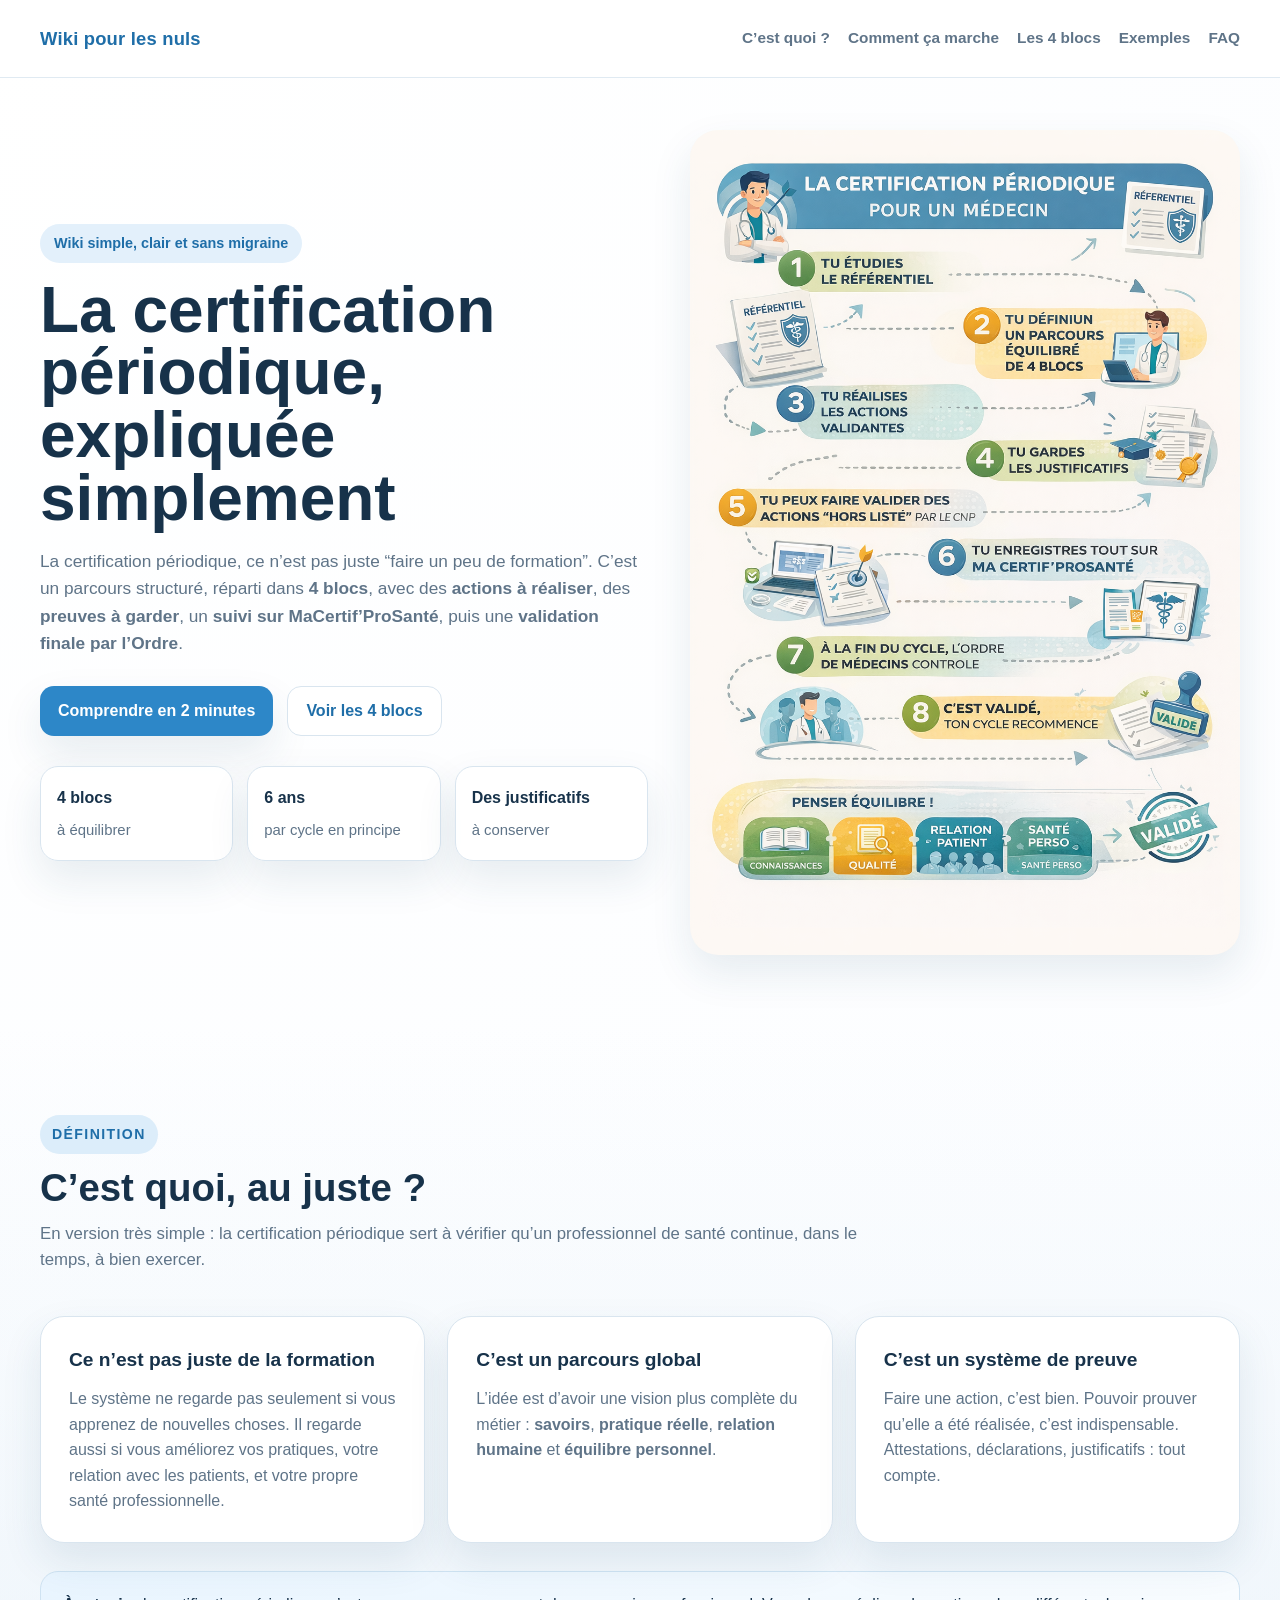
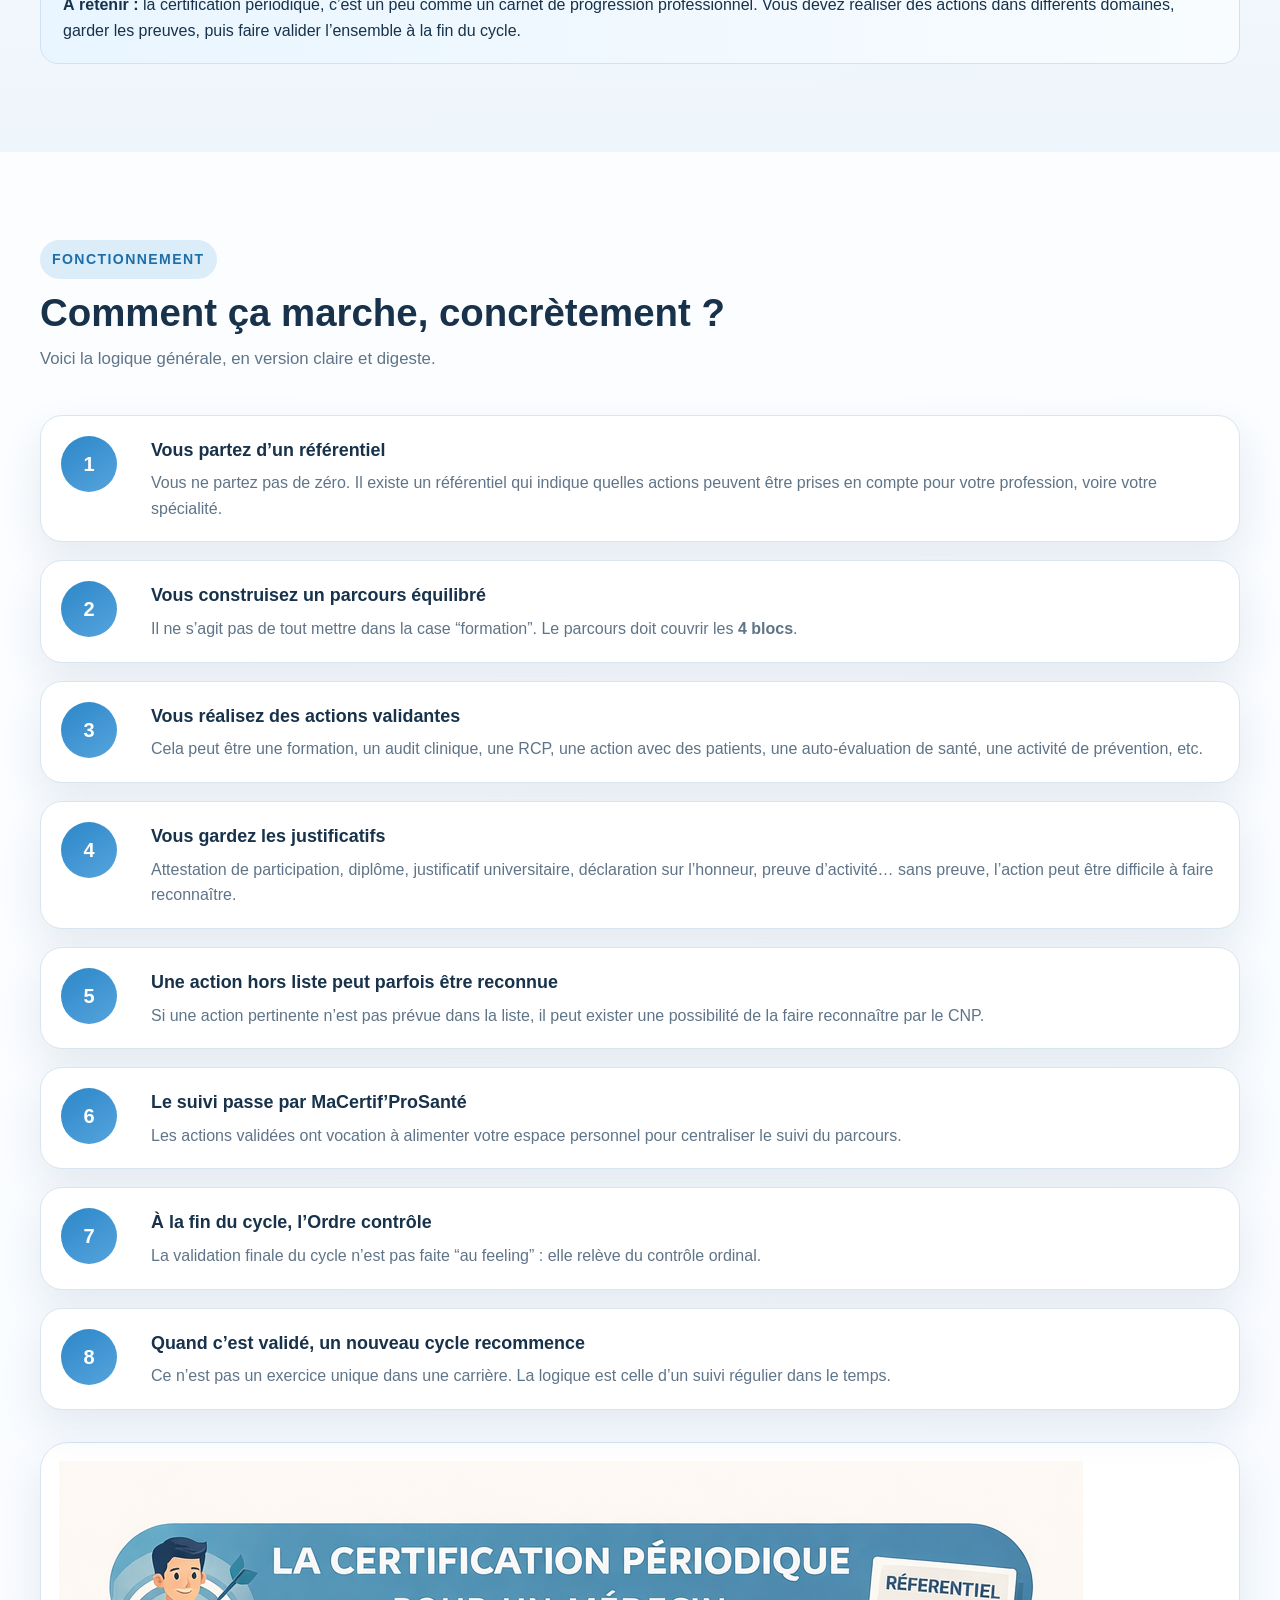
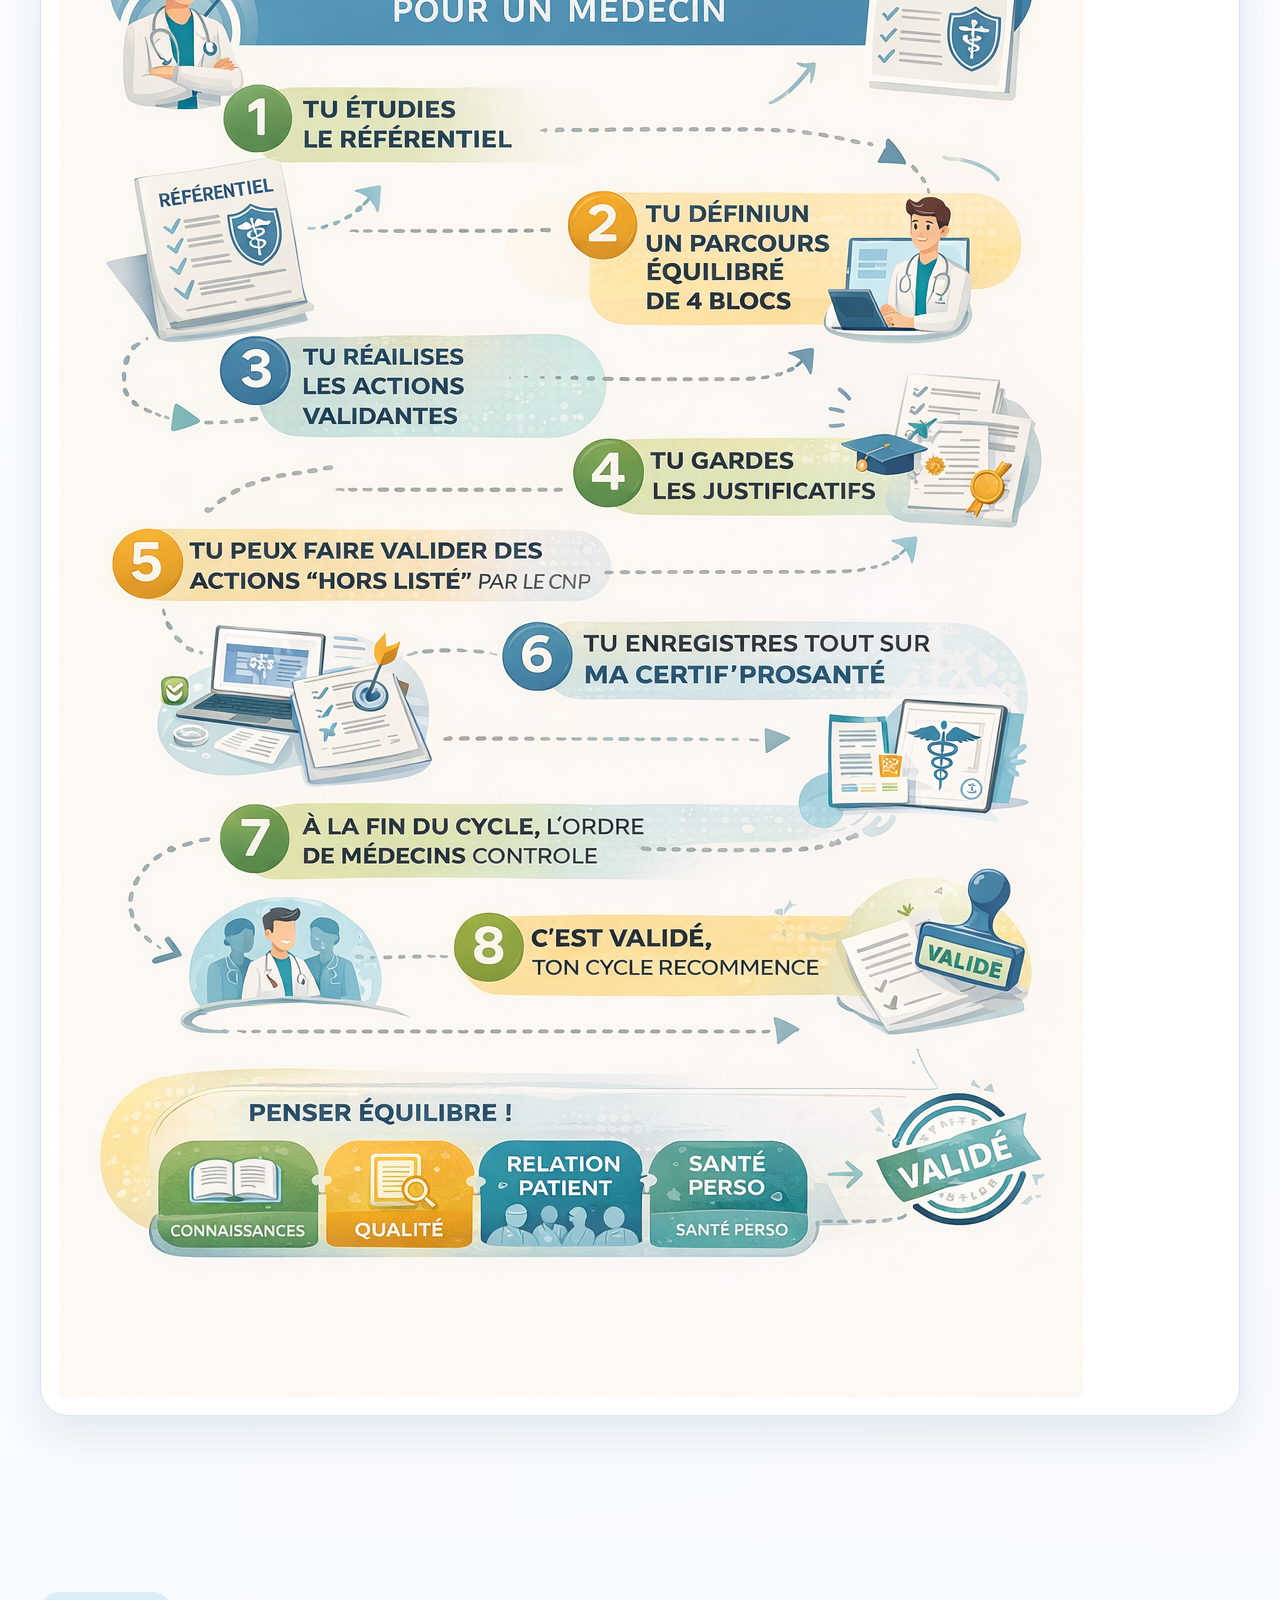
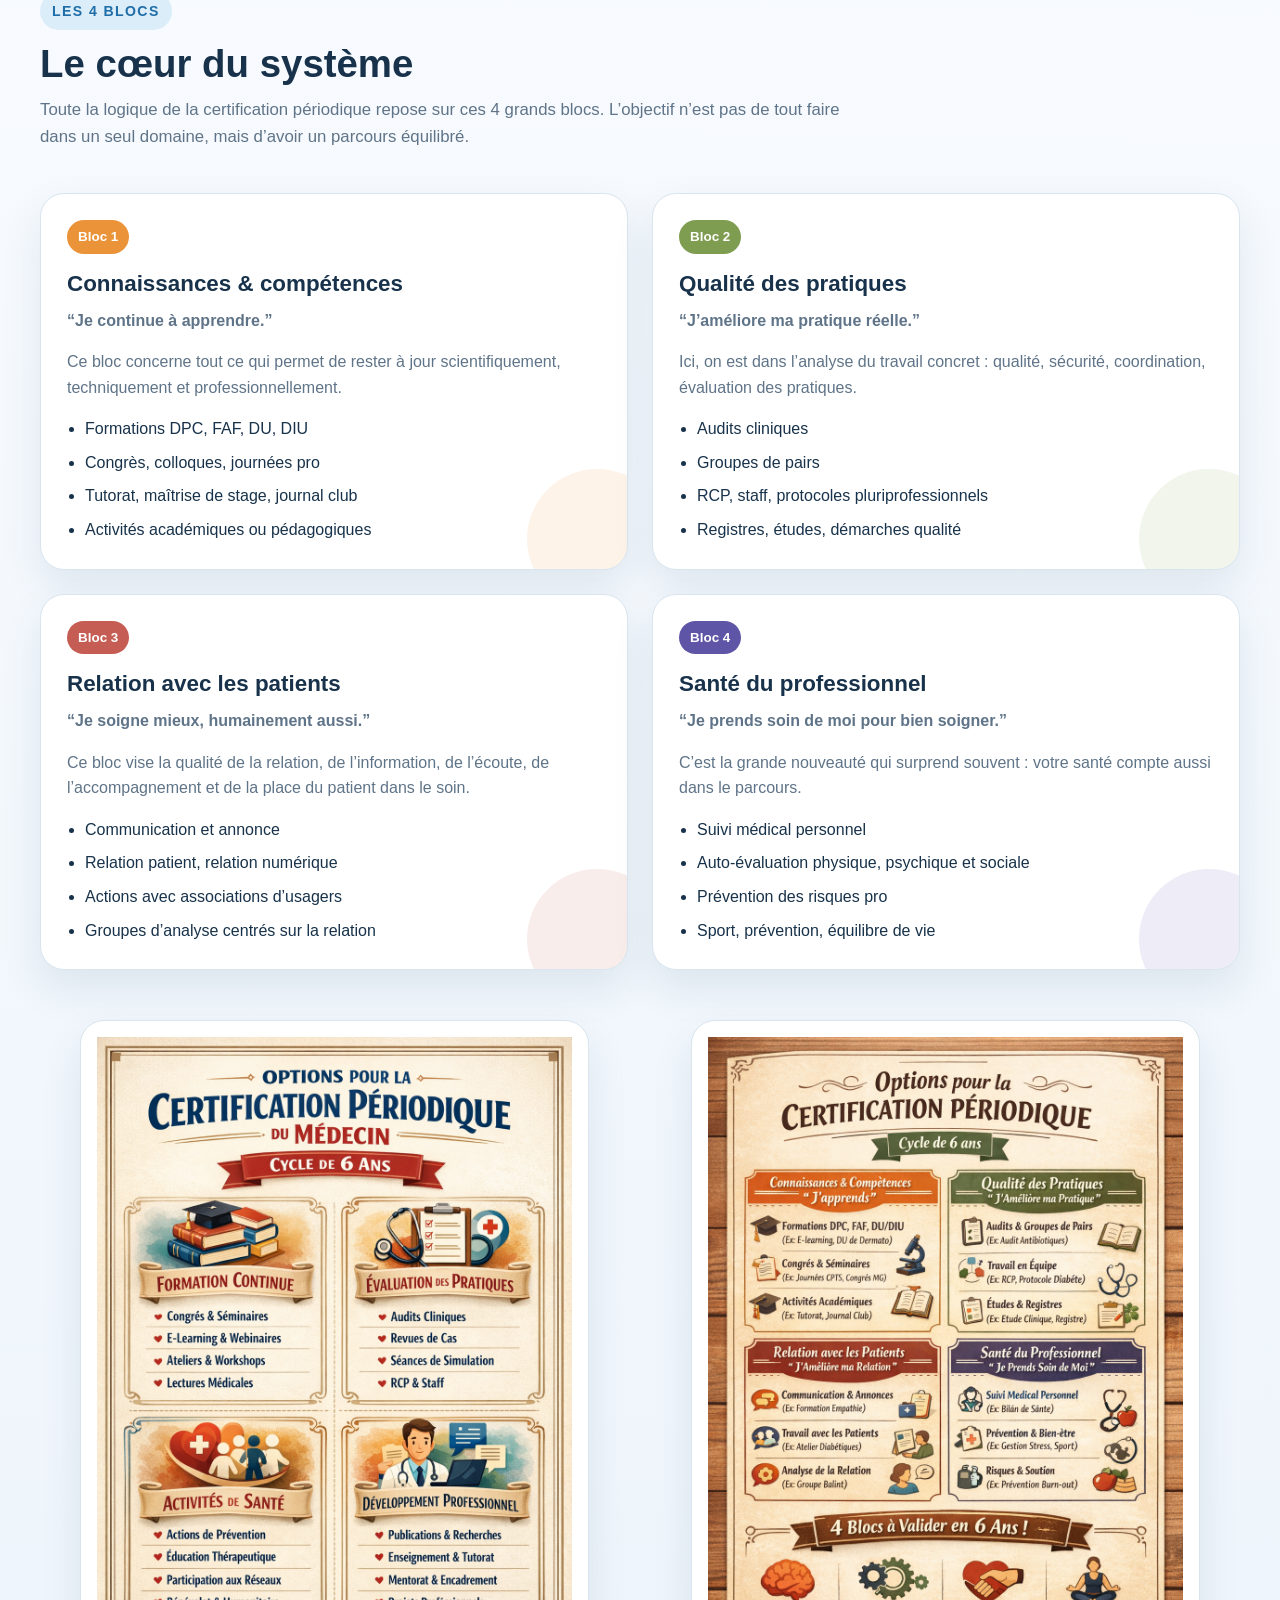
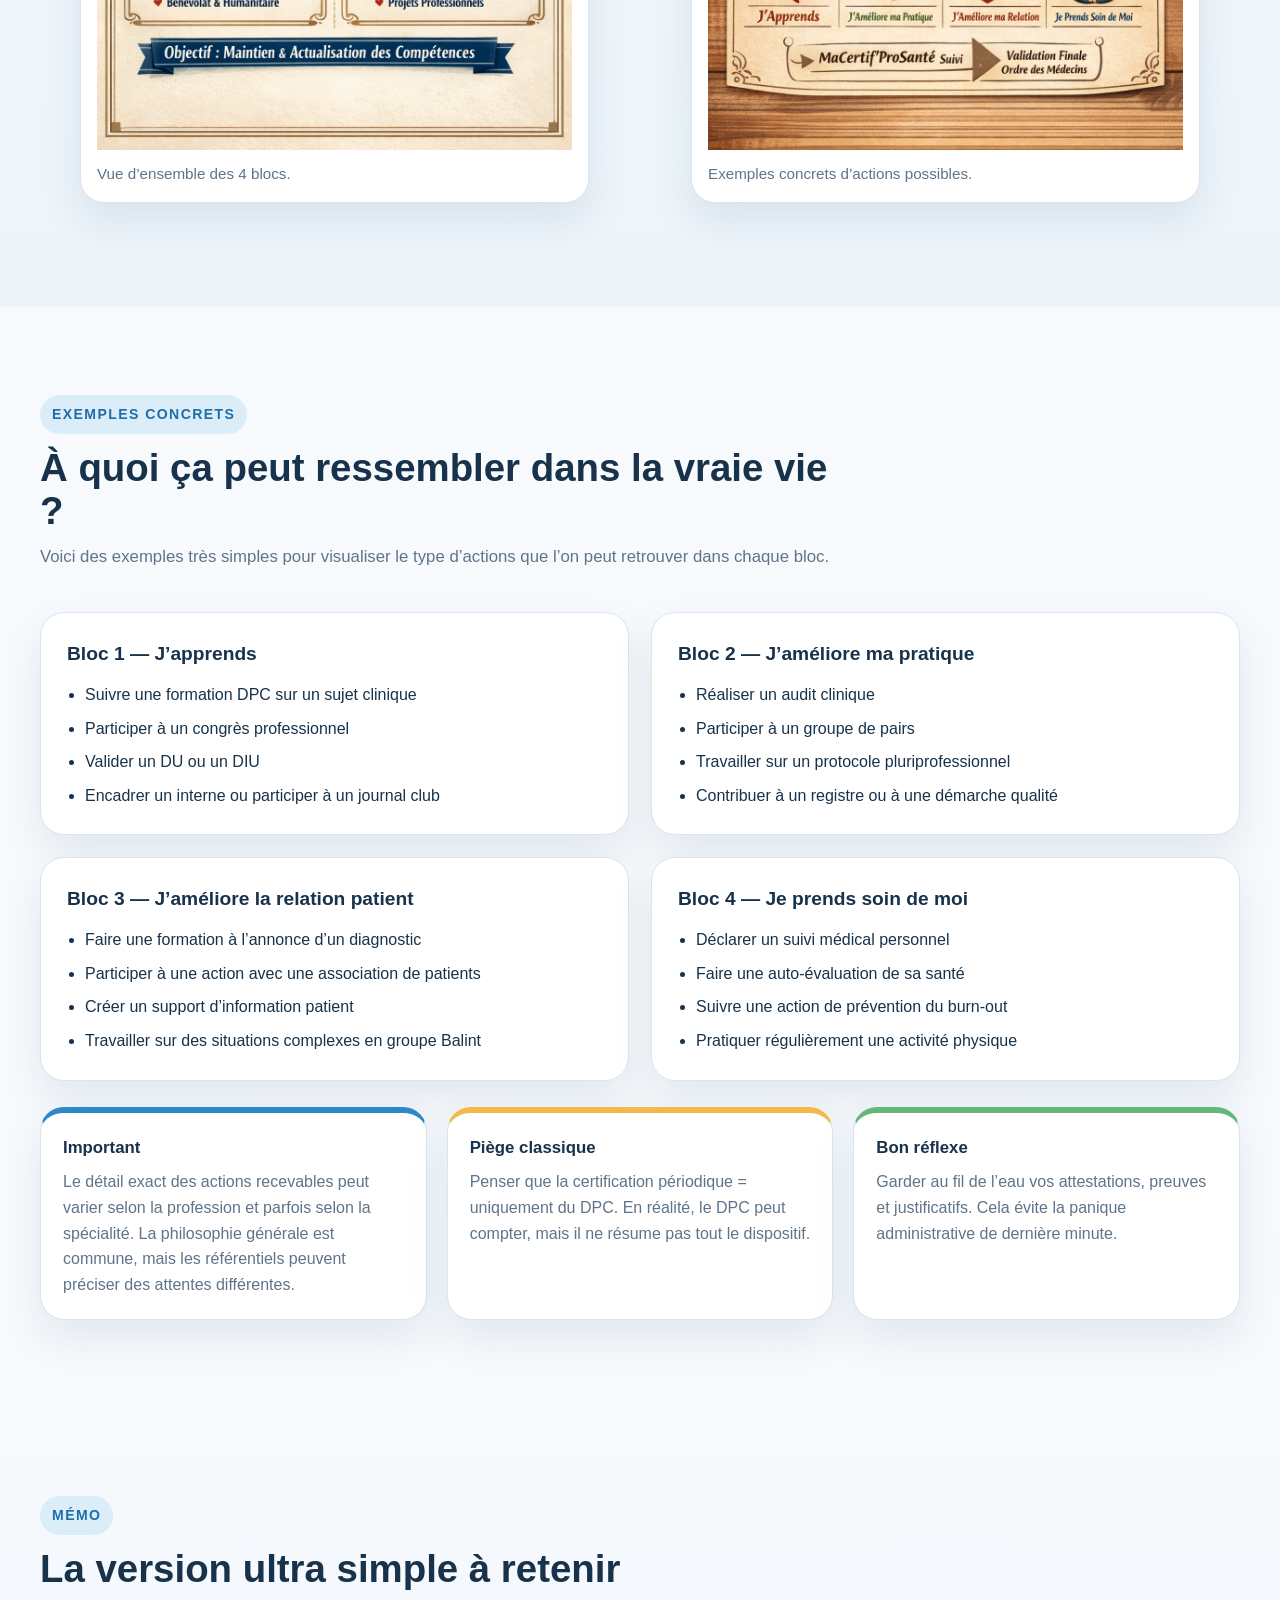
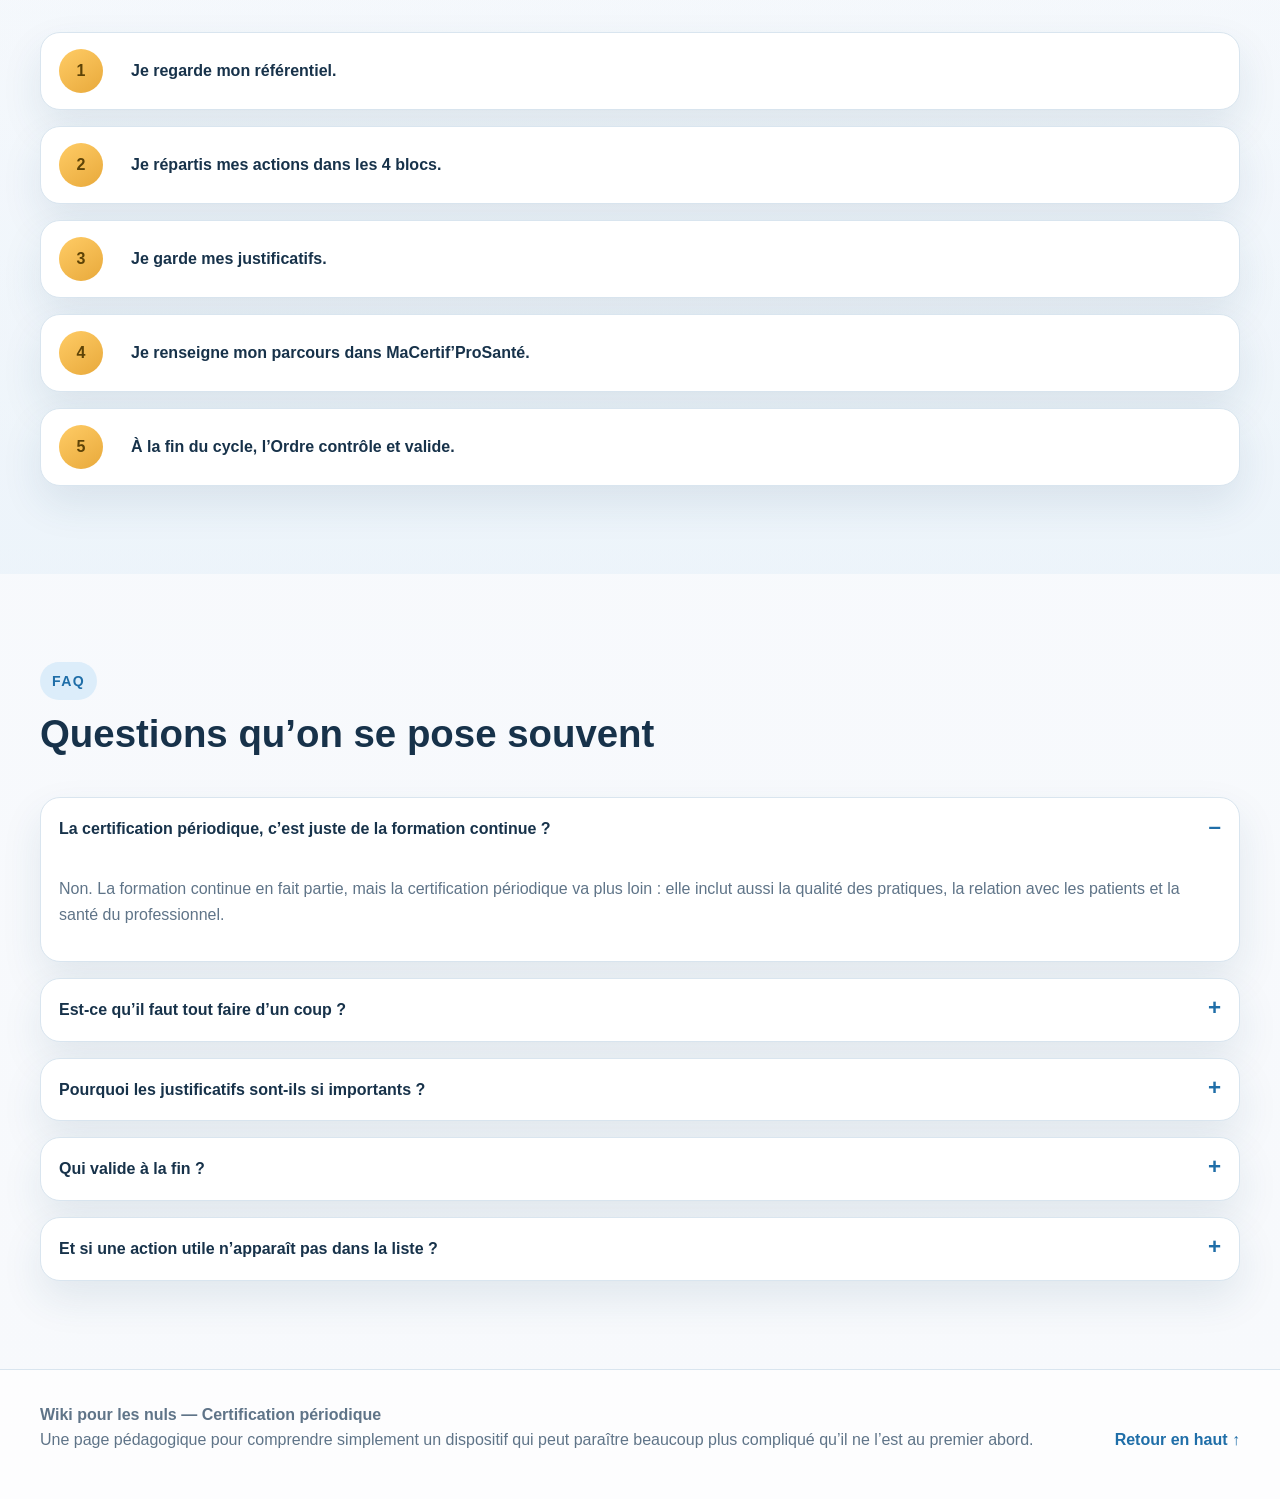
==== wiki-pour-les-nuls/index.html @ 67b5456e "Add files via upload" ====
<!DOCTYPE html>
<html lang="fr">
<head>
  <meta charset="UTF-8" />
  <meta name="viewport" content="width=device-width, initial-scale=1.0" />
  <title>Wiki pour les nuls — La certification périodique</title>
  <meta
    name="description"
    content="Une page simple, complète et visuelle pour comprendre la certification périodique des professionnels de santé."
  />
  <link rel="stylesheet" href="style.css" />
</head>
<body>
  <header class="site-header">
    <div class="container header-inner">
      <a href="#top" class="logo">Wiki pour les nuls</a>

      <button
        class="nav-toggle"
        id="navToggle"
        aria-label="Ouvrir le menu"
        aria-expanded="false"
        aria-controls="mainNav"
      >
        ☰
      </button>

      <nav class="main-nav" id="mainNav">
        <a href="#definition">C’est quoi ?</a>
        <a href="#fonctionnement">Comment ça marche</a>
        <a href="#blocs">Les 4 blocs</a>
        <a href="#exemples">Exemples</a>
        <a href="#faq">FAQ</a>
      </nav>
    </div>
  </header>

  <main id="top">
    <section class="hero">
      <div class="container hero-grid">
        <div class="hero-text">
          <span class="eyebrow">Wiki simple, clair et sans migraine</span>
          <h1>La certification périodique, expliquée simplement</h1>
          <p class="hero-lead">
            La certification périodique, ce n’est pas juste “faire un peu de formation”.
            C’est un parcours structuré, réparti dans <strong>4 blocs</strong>, avec des
            <strong>actions à réaliser</strong>, des <strong>preuves à garder</strong>, un
            <strong>suivi sur MaCertif’ProSanté</strong>, puis une
            <strong>validation finale par l’Ordre</strong>.
          </p>

          <div class="hero-actions">
            <a href="#definition" class="btn btn-primary">Comprendre en 2 minutes</a>
            <a href="#blocs" class="btn btn-secondary">Voir les 4 blocs</a>
          </div>

          <div class="hero-mini-cards">
            <article class="mini-card">
              <strong>4 blocs</strong>
              <span>à équilibrer</span>
            </article>
            <article class="mini-card">
              <strong>6 ans</strong>
              <span>par cycle en principe</span>
            </article>
            <article class="mini-card">
              <strong>Des justificatifs</strong>
              <span>à conserver</span>
            </article>
          </div>
        </div>

        <div class="hero-visual">
          <img
            src="_img/Certif-Medecin-workflow.png"
            alt="Schéma du parcours de certification périodique pour un médecin"
          />
        </div>
      </div>
    </section>

    <section class="section section-soft" id="definition">
      <div class="container">
        <div class="section-heading">
          <span class="section-kicker">Définition</span>
          <h2>C’est quoi, au juste ?</h2>
          <p>
            En version très simple : la certification périodique sert à vérifier qu’un
            professionnel de santé continue, dans le temps, à bien exercer.
          </p>
        </div>

        <div class="cards-3">
          <article class="info-card">
            <h3>Ce n’est pas juste de la formation</h3>
            <p>
              Le système ne regarde pas seulement si vous apprenez de nouvelles choses.
              Il regarde aussi si vous améliorez vos pratiques, votre relation avec les
              patients, et votre propre santé professionnelle.
            </p>
          </article>

          <article class="info-card">
            <h3>C’est un parcours global</h3>
            <p>
              L’idée est d’avoir une vision plus complète du métier :
              <strong>savoirs</strong>, <strong>pratique réelle</strong>,
              <strong>relation humaine</strong> et <strong>équilibre personnel</strong>.
            </p>
          </article>

          <article class="info-card">
            <h3>C’est un système de preuve</h3>
            <p>
              Faire une action, c’est bien. Pouvoir prouver qu’elle a été réalisée,
              c’est indispensable. Attestations, déclarations, justificatifs :
              tout compte.
            </p>
          </article>
        </div>

        <div class="callout">
          <strong>À retenir :</strong>
          la certification périodique, c’est un peu comme un carnet de progression
          professionnel. Vous devez réaliser des actions dans différents domaines,
          garder les preuves, puis faire valider l’ensemble à la fin du cycle.
        </div>
      </div>
    </section>

    <section class="section" id="fonctionnement">
      <div class="container">
        <div class="section-heading">
          <span class="section-kicker">Fonctionnement</span>
          <h2>Comment ça marche, concrètement ?</h2>
          <p>
            Voici la logique générale, en version claire et digeste.
          </p>
        </div>

        <div class="timeline">
          <article class="timeline-item">
            <div class="timeline-number">1</div>
            <div class="timeline-content">
              <h3>Vous partez d’un référentiel</h3>
              <p>
                Vous ne partez pas de zéro. Il existe un référentiel qui indique quelles
                actions peuvent être prises en compte pour votre profession, voire votre
                spécialité.
              </p>
            </div>
          </article>

          <article class="timeline-item">
            <div class="timeline-number">2</div>
            <div class="timeline-content">
              <h3>Vous construisez un parcours équilibré</h3>
              <p>
                Il ne s’agit pas de tout mettre dans la case “formation”. Le parcours
                doit couvrir les <strong>4 blocs</strong>.
              </p>
            </div>
          </article>

          <article class="timeline-item">
            <div class="timeline-number">3</div>
            <div class="timeline-content">
              <h3>Vous réalisez des actions validantes</h3>
              <p>
                Cela peut être une formation, un audit clinique, une RCP, une action avec
                des patients, une auto-évaluation de santé, une activité de prévention,
                etc.
              </p>
            </div>
          </article>

          <article class="timeline-item">
            <div class="timeline-number">4</div>
            <div class="timeline-content">
              <h3>Vous gardez les justificatifs</h3>
              <p>
                Attestation de participation, diplôme, justificatif universitaire,
                déclaration sur l’honneur, preuve d’activité… sans preuve, l’action peut
                être difficile à faire reconnaître.
              </p>
            </div>
          </article>

          <article class="timeline-item">
            <div class="timeline-number">5</div>
            <div class="timeline-content">
              <h3>Une action hors liste peut parfois être reconnue</h3>
              <p>
                Si une action pertinente n’est pas prévue dans la liste, il peut exister
                une possibilité de la faire reconnaître par le CNP.
              </p>
            </div>
          </article>

          <article class="timeline-item">
            <div class="timeline-number">6</div>
            <div class="timeline-content">
              <h3>Le suivi passe par MaCertif’ProSanté</h3>
              <p>
                Les actions validées ont vocation à alimenter votre espace personnel pour
                centraliser le suivi du parcours.
              </p>
            </div>
          </article>

          <article class="timeline-item">
            <div class="timeline-number">7</div>
            <div class="timeline-content">
              <h3>À la fin du cycle, l’Ordre contrôle</h3>
              <p>
                La validation finale du cycle n’est pas faite “au feeling” : elle relève
                du contrôle ordinal.
              </p>
            </div>
          </article>

          <article class="timeline-item">
            <div class="timeline-number">8</div>
            <div class="timeline-content">
              <h3>Quand c’est validé, un nouveau cycle recommence</h3>
              <p>
                Ce n’est pas un exercice unique dans une carrière. La logique est celle
                d’un suivi régulier dans le temps.
              </p>
            </div>
          </article>
        </div>

        <div class="image-block">
          <img
            src="_img/Certif-Medecin-workflow.png"
            alt="Infographie montrant les différentes étapes du parcours de certification périodique"
          />
        </div>
      </div>
    </section>

    <section class="section section-soft" id="blocs">
      <div class="container">
        <div class="section-heading">
          <span class="section-kicker">Les 4 blocs</span>
          <h2>Le cœur du système</h2>
          <p>
            Toute la logique de la certification périodique repose sur ces 4 grands blocs.
            L’objectif n’est pas de tout faire dans un seul domaine, mais d’avoir un
            parcours équilibré.
          </p>
        </div>

        <div class="blocks-grid">
          <article class="block-card block-1">
            <span class="block-badge">Bloc 1</span>
            <h3>Connaissances & compétences</h3>
            <p class="block-slogan">“Je continue à apprendre.”</p>
            <p>
              Ce bloc concerne tout ce qui permet de rester à jour scientifiquement,
              techniquement et professionnellement.
            </p>
            <ul>
              <li>Formations DPC, FAF, DU, DIU</li>
              <li>Congrès, colloques, journées pro</li>
              <li>Tutorat, maîtrise de stage, journal club</li>
              <li>Activités académiques ou pédagogiques</li>
            </ul>
          </article>

          <article class="block-card block-2">
            <span class="block-badge">Bloc 2</span>
            <h3>Qualité des pratiques</h3>
            <p class="block-slogan">“J’améliore ma pratique réelle.”</p>
            <p>
              Ici, on est dans l’analyse du travail concret : qualité, sécurité,
              coordination, évaluation des pratiques.
            </p>
            <ul>
              <li>Audits cliniques</li>
              <li>Groupes de pairs</li>
              <li>RCP, staff, protocoles pluriprofessionnels</li>
              <li>Registres, études, démarches qualité</li>
            </ul>
          </article>

          <article class="block-card block-3">
            <span class="block-badge">Bloc 3</span>
            <h3>Relation avec les patients</h3>
            <p class="block-slogan">“Je soigne mieux, humainement aussi.”</p>
            <p>
              Ce bloc vise la qualité de la relation, de l’information, de l’écoute, de
              l’accompagnement et de la place du patient dans le soin.
            </p>
            <ul>
              <li>Communication et annonce</li>
              <li>Relation patient, relation numérique</li>
              <li>Actions avec associations d’usagers</li>
              <li>Groupes d’analyse centrés sur la relation</li>
            </ul>
          </article>

          <article class="block-card block-4">
            <span class="block-badge">Bloc 4</span>
            <h3>Santé du professionnel</h3>
            <p class="block-slogan">“Je prends soin de moi pour bien soigner.”</p>
            <p>
              C’est la grande nouveauté qui surprend souvent : votre santé compte aussi
              dans le parcours.
            </p>
            <ul>
              <li>Suivi médical personnel</li>
              <li>Auto-évaluation physique, psychique et sociale</li>
              <li>Prévention des risques pro</li>
              <li>Sport, prévention, équilibre de vie</li>
            </ul>
          </article>
        </div>

        <div class="image-row image-row-2">
          <figure class="image-card">
            <img
              src="_img/Explication-des-4-blocs.png"
              alt="Infographie de présentation des 4 blocs de la certification périodique"
            />
            <figcaption>Vue d’ensemble des 4 blocs.</figcaption>
          </figure>

          <figure class="image-card">
            <img
              src="_img/Explication-des-4-blocs-exemples.png"
              alt="Infographie donnant des exemples concrets d’actions dans les 4 blocs"
            />
            <figcaption>Exemples concrets d’actions possibles.</figcaption>
          </figure>
        </div>
      </div>
    </section>

    <section class="section" id="exemples">
      <div class="container">
        <div class="section-heading">
          <span class="section-kicker">Exemples concrets</span>
          <h2>À quoi ça peut ressembler dans la vraie vie ?</h2>
          <p>
            Voici des exemples très simples pour visualiser le type d’actions que l’on
            peut retrouver dans chaque bloc.
          </p>
        </div>

        <div class="examples-grid">
          <article class="example-box">
            <h3>Bloc 1 — J’apprends</h3>
            <ul>
              <li>Suivre une formation DPC sur un sujet clinique</li>
              <li>Participer à un congrès professionnel</li>
              <li>Valider un DU ou un DIU</li>
              <li>Encadrer un interne ou participer à un journal club</li>
            </ul>
          </article>

          <article class="example-box">
            <h3>Bloc 2 — J’améliore ma pratique</h3>
            <ul>
              <li>Réaliser un audit clinique</li>
              <li>Participer à un groupe de pairs</li>
              <li>Travailler sur un protocole pluriprofessionnel</li>
              <li>Contribuer à un registre ou à une démarche qualité</li>
            </ul>
          </article>

          <article class="example-box">
            <h3>Bloc 3 — J’améliore la relation patient</h3>
            <ul>
              <li>Faire une formation à l’annonce d’un diagnostic</li>
              <li>Participer à une action avec une association de patients</li>
              <li>Créer un support d’information patient</li>
              <li>Travailler sur des situations complexes en groupe Balint</li>
            </ul>
          </article>

          <article class="example-box">
            <h3>Bloc 4 — Je prends soin de moi</h3>
            <ul>
              <li>Déclarer un suivi médical personnel</li>
              <li>Faire une auto-évaluation de sa santé</li>
              <li>Suivre une action de prévention du burn-out</li>
              <li>Pratiquer régulièrement une activité physique</li>
            </ul>
          </article>
        </div>

        <div class="note-grid">
          <article class="note note-info">
            <h3>Important</h3>
            <p>
              Le détail exact des actions recevables peut varier selon la profession et
              parfois selon la spécialité. La philosophie générale est commune, mais les
              référentiels peuvent préciser des attentes différentes.
            </p>
          </article>

          <article class="note note-warning">
            <h3>Piège classique</h3>
            <p>
              Penser que la certification périodique = uniquement du DPC. En réalité,
              le DPC peut compter, mais il ne résume pas tout le dispositif.
            </p>
          </article>

          <article class="note note-success">
            <h3>Bon réflexe</h3>
            <p>
              Garder au fil de l’eau vos attestations, preuves et justificatifs.
              Cela évite la panique administrative de dernière minute.
            </p>
          </article>
        </div>
      </div>
    </section>

    <section class="section section-soft" id="memo">
      <div class="container">
        <div class="section-heading">
          <span class="section-kicker">Mémo</span>
          <h2>La version ultra simple à retenir</h2>
        </div>

        <div class="big-memo">
          <div class="memo-line">
            <span class="memo-label">1</span>
            <p>Je regarde mon référentiel.</p>
          </div>
          <div class="memo-line">
            <span class="memo-label">2</span>
            <p>Je répartis mes actions dans les 4 blocs.</p>
          </div>
          <div class="memo-line">
            <span class="memo-label">3</span>
            <p>Je garde mes justificatifs.</p>
          </div>
          <div class="memo-line">
            <span class="memo-label">4</span>
            <p>Je renseigne mon parcours dans MaCertif’ProSanté.</p>
          </div>
          <div class="memo-line">
            <span class="memo-label">5</span>
            <p>À la fin du cycle, l’Ordre contrôle et valide.</p>
          </div>
        </div>
      </div>
    </section>

    <section class="section" id="faq">
      <div class="container">
        <div class="section-heading">
          <span class="section-kicker">FAQ</span>
          <h2>Questions qu’on se pose souvent</h2>
        </div>

        <div class="faq-list">
          <details class="faq-item" open>
            <summary>La certification périodique, c’est juste de la formation continue ?</summary>
            <div class="faq-content">
              <p>
                Non. La formation continue en fait partie, mais la certification périodique
                va plus loin : elle inclut aussi la qualité des pratiques, la relation avec
                les patients et la santé du professionnel.
              </p>
            </div>
          </details>

          <details class="faq-item">
            <summary>Est-ce qu’il faut tout faire d’un coup ?</summary>
            <div class="faq-content">
              <p>
                Non. La logique est justement de construire un parcours sur la durée, pas
                de tout concentrer à la dernière minute.
              </p>
            </div>
          </details>

          <details class="faq-item">
            <summary>Pourquoi les justificatifs sont-ils si importants ?</summary>
            <div class="faq-content">
              <p>
                Parce que le système repose sur des actions traçables. Une action sans preuve
                peut être difficile à faire valoir au moment du contrôle.
              </p>
            </div>
          </details>

          <details class="faq-item">
            <summary>Qui valide à la fin ?</summary>
            <div class="faq-content">
              <p>
                La validation finale du cycle relève de l’Ordre concerné, après suivi du
                parcours et des éléments enregistrés.
              </p>
            </div>
          </details>

          <details class="faq-item">
            <summary>Et si une action utile n’apparaît pas dans la liste ?</summary>
            <div class="faq-content">
              <p>
                Selon les cas, une action “hors liste” peut parfois être soumise à
                reconnaissance par le CNP. Ce n’est donc pas un système totalement fermé.
              </p>
            </div>
          </details>
        </div>
      </div>
    </section>
  </main>

  <footer class="site-footer">
    <div class="container footer-inner">
      <p>
        <strong>Wiki pour les nuls — Certification périodique</strong><br />
        Une page pédagogique pour comprendre simplement un dispositif qui peut paraître
        beaucoup plus compliqué qu’il ne l’est au premier abord.
      </p>
      <a href="#top" class="back-to-top">Retour en haut ↑</a>
    </div>
  </footer>

  <script src="script.js"></script>
</body>
</html>
---- wiki-pour-les-nuls/style.css ----
:root {
  --bg: #f7f9fc;
  --bg-soft: #eef5fb;
  --card: #ffffff;
  --text: #17324a;
  --muted: #5f7488;
  --line: #d9e5ef;
  --primary: #2d87c8;
  --primary-dark: #1f6ea8;
  --accent: #ffcc66;
  --accent-dark: #e8a93b;
  --success: #64b77a;
  --warning: #f2b94b;
  --danger: #e77a7a;
  --shadow: 0 18px 40px rgba(32, 76, 112, 0.10);
  --radius-lg: 24px;
  --radius-md: 18px;
  --radius-sm: 12px;
  --max-width: 1200px;
  --header-height: 78px;
}

* {
  box-sizing: border-box;
}

html {
  scroll-behavior: smooth;
}

body {
  margin: 0;
  font-family: Arial, Helvetica, sans-serif;
  color: var(--text);
  background:
    radial-gradient(circle at top left, #ffffff 0%, #f8fbff 40%, var(--bg) 100%);
  line-height: 1.6;
}

img {
  max-width: 100%;
  display: block;
}

a {
  color: inherit;
  text-decoration: none;
}

.container {
  width: min(100% - 32px, var(--max-width));
  margin-inline: auto;
}

.site-header {
  position: sticky;
  top: 0;
  z-index: 1000;
  height: var(--header-height);
  backdrop-filter: blur(10px);
  background: rgba(255, 255, 255, 0.88);
  border-bottom: 1px solid rgba(217, 229, 239, 0.8);
}

.header-inner {
  height: 100%;
  display: flex;
  align-items: center;
  justify-content: space-between;
  gap: 24px;
}

.logo {
  font-size: 1.15rem;
  font-weight: 800;
  color: var(--primary-dark);
  letter-spacing: 0.2px;
}

.main-nav {
  display: flex;
  align-items: center;
  gap: 18px;
}

.main-nav a {
  color: var(--muted);
  font-weight: 700;
  font-size: 0.96rem;
  transition: color 0.2s ease;
}

.main-nav a:hover {
  color: var(--primary-dark);
}

.nav-toggle {
  display: none;
  border: none;
  background: var(--bg-soft);
  color: var(--primary-dark);
  width: 46px;
  height: 46px;
  border-radius: 12px;
  font-size: 1.2rem;
  cursor: pointer;
}

.section {
  padding: 88px 0;
}

.section-soft {
  background: linear-gradient(180deg, rgba(255,255,255,0.0), rgba(231,241,249,0.65));
}

.section-heading {
  max-width: 820px;
  margin-bottom: 42px;
}

.section-kicker {
  display: inline-block;
  margin-bottom: 12px;
  font-size: 0.88rem;
  font-weight: 800;
  text-transform: uppercase;
  letter-spacing: 1.4px;
  color: var(--primary-dark);
  background: #dcedfa;
  padding: 8px 12px;
  border-radius: 999px;
}

.section-heading h2 {
  margin: 0 0 12px;
  font-size: clamp(1.9rem, 3vw, 2.9rem);
  line-height: 1.12;
}

.section-heading p {
  margin: 0;
  color: var(--muted);
  font-size: 1.05rem;
}

.hero {
  padding: 52px 0 72px;
}

.hero-grid {
  display: grid;
  grid-template-columns: 1.05fr 0.95fr;
  gap: 42px;
  align-items: center;
}

.eyebrow {
  display: inline-block;
  margin-bottom: 16px;
  padding: 8px 14px;
  border-radius: 999px;
  background: #e3f0fb;
  color: var(--primary-dark);
  font-size: 0.9rem;
  font-weight: 800;
}

.hero h1 {
  margin: 0 0 18px;
  font-size: clamp(2.3rem, 5vw, 4.2rem);
  line-height: 0.98;
}

.hero-lead {
  margin: 0;
  color: var(--muted);
  font-size: 1.08rem;
  max-width: 700px;
}

.hero-actions {
  display: flex;
  gap: 14px;
  margin-top: 28px;
  flex-wrap: wrap;
}

.btn {
  display: inline-flex;
  align-items: center;
  justify-content: center;
  min-height: 50px;
  padding: 0 18px;
  border-radius: 14px;
  font-weight: 800;
  transition: transform 0.2s ease, box-shadow 0.2s ease, background 0.2s ease;
}

.btn:hover {
  transform: translateY(-2px);
}

.btn-primary {
  background: var(--primary);
  color: #fff;
  box-shadow: var(--shadow);
}

.btn-primary:hover {
  background: var(--primary-dark);
}

.btn-secondary {
  background: #ffffff;
  color: var(--primary-dark);
  border: 1px solid var(--line);
}

.hero-mini-cards {
  display: grid;
  grid-template-columns: repeat(3, minmax(0, 1fr));
  gap: 14px;
  margin-top: 30px;
}

.mini-card {
  background: rgba(255, 255, 255, 0.92);
  border: 1px solid var(--line);
  border-radius: 18px;
  padding: 18px 16px;
  box-shadow: var(--shadow);
}

.mini-card strong {
  display: block;
  font-size: 1rem;
  margin-bottom: 6px;
}

.mini-card span {
  color: var(--muted);
  font-size: 0.93rem;
}

.hero-visual img {
  width: 100%;
  border-radius: 28px;
  box-shadow: var(--shadow);
  background: #fff;
}

.cards-3 {
  display: grid;
  grid-template-columns: repeat(3, minmax(0, 1fr));
  gap: 22px;
}

.info-card,
.block-card,
.example-box,
.note,
.image-card {
  background: var(--card);
  border: 1px solid var(--line);
  border-radius: var(--radius-lg);
  box-shadow: var(--shadow);
}

.info-card {
  padding: 28px;
}

.info-card h3 {
  margin-top: 0;
  margin-bottom: 10px;
  font-size: 1.2rem;
}

.info-card p {
  margin: 0;
  color: var(--muted);
}

.callout {
  margin-top: 28px;
  padding: 20px 22px;
  border-radius: 18px;
  background: linear-gradient(90deg, #e9f5ff, #f8fcff);
  border: 1px solid #cfe3f2;
  color: var(--text);
}

.timeline {
  display: grid;
  gap: 18px;
}

.timeline-item {
  display: grid;
  grid-template-columns: 72px 1fr;
  gap: 18px;
  align-items: start;
  padding: 20px;
  background: #fff;
  border: 1px solid var(--line);
  border-radius: 22px;
  box-shadow: var(--shadow);
}

.timeline-number {
  width: 56px;
  height: 56px;
  border-radius: 50%;
  background: linear-gradient(145deg, var(--primary), #55a4dd);
  color: #fff;
  display: grid;
  place-items: center;
  font-size: 1.25rem;
  font-weight: 800;
}

.timeline-content h3 {
  margin: 0 0 6px;
  font-size: 1.12rem;
}

.timeline-content p {
  margin: 0;
  color: var(--muted);
}

.image-block {
  margin-top: 32px;
  background: #fff;
  border: 1px solid var(--line);
  border-radius: 28px;
  padding: 18px;
  box-shadow: var(--shadow);
}

.blocks-grid {
  display: grid;
  grid-template-columns: repeat(2, minmax(0, 1fr));
  gap: 24px;
}

.block-card {
  padding: 26px;
  position: relative;
  overflow: hidden;
}

.block-card::after {
  content: "";
  position: absolute;
  inset: auto -40px -40px auto;
  width: 140px;
  height: 140px;
  border-radius: 50%;
  opacity: 0.12;
}

.block-1::after { background: #ef9d48; }
.block-2::after { background: #88a95b; }
.block-3::after { background: #cf6b5d; }
.block-4::after { background: #6d60b8; }

.block-badge {
  display: inline-block;
  margin-bottom: 12px;
  padding: 6px 11px;
  border-radius: 999px;
  font-size: 0.84rem;
  font-weight: 800;
  color: #fff;
}

.block-1 .block-badge { background: #eb9338; }
.block-2 .block-badge { background: #7f9d51; }
.block-3 .block-badge { background: #c65d54; }
.block-4 .block-badge { background: #5f55a6; }

.block-card h3 {
  margin: 0 0 6px;
  font-size: 1.4rem;
}

.block-slogan {
  margin: 0 0 12px;
  color: var(--primary-dark);
  font-weight: 800;
}

.block-card p {
  color: var(--muted);
}

.block-card ul {
  margin: 16px 0 0;
  padding-left: 18px;
  color: var(--text);
}

.block-card li + li {
  margin-top: 8px;
}

.image-row {
  display: grid;
  gap: 22px;
  margin-top: 34px;
}

.image-row-2 {
  grid-template-columns: repeat(2, minmax(0, 1fr));
}

.image-card {
  padding: 16px;
}

.image-card figcaption {
  color: var(--muted);
  margin-top: 12px;
  font-size: 0.95rem;
}

.examples-grid {
  display: grid;
  grid-template-columns: repeat(2, minmax(0, 1fr));
  gap: 22px;
}

.example-box {
  padding: 26px;
}

.example-box h3 {
  margin-top: 0;
  margin-bottom: 12px;
  font-size: 1.2rem;
}

.example-box ul {
  margin: 0;
  padding-left: 18px;
}

.example-box li + li {
  margin-top: 8px;
}

.note-grid {
  display: grid;
  grid-template-columns: repeat(3, minmax(0, 1fr));
  gap: 20px;
  margin-top: 26px;
}

.note {
  padding: 22px;
}

.note h3 {
  margin-top: 0;
  margin-bottom: 8px;
  font-size: 1.05rem;
}

.note p {
  margin: 0;
  color: var(--muted);
}

.note-info {
  border-top: 6px solid var(--primary);
}

.note-warning {
  border-top: 6px solid var(--warning);
}

.note-success {
  border-top: 6px solid var(--success);
}

.big-memo {
  display: grid;
  gap: 16px;
}

.memo-line {
  display: grid;
  grid-template-columns: 56px 1fr;
  gap: 16px;
  align-items: center;
  padding: 16px 18px;
  background: #fff;
  border: 1px solid var(--line);
  border-radius: 20px;
  box-shadow: var(--shadow);
}

.memo-label {
  width: 44px;
  height: 44px;
  border-radius: 50%;
  display: grid;
  place-items: center;
  background: linear-gradient(145deg, var(--accent), var(--accent-dark));
  font-weight: 800;
  color: #5d4307;
}

.memo-line p {
  margin: 0;
  font-weight: 700;
}

.faq-list {
  display: grid;
  gap: 16px;
}

.faq-item {
  background: #fff;
  border: 1px solid var(--line);
  border-radius: 20px;
  padding: 0 18px;
  box-shadow: var(--shadow);
}

.faq-item summary {
  list-style: none;
  cursor: pointer;
  padding: 18px 6px 18px 0;
  font-weight: 800;
  position: relative;
  padding-right: 36px;
}

.faq-item summary::-webkit-details-marker {
  display: none;
}

.faq-item summary::after {
  content: "+";
  position: absolute;
  right: 0;
  top: 18px;
  font-size: 1.4rem;
  line-height: 1;
  color: var(--primary-dark);
}

.faq-item[open] summary::after {
  content: "–";
}

.faq-content {
  padding: 0 0 18px;
  color: var(--muted);
}

.site-footer {
  padding: 32px 0 46px;
  border-top: 1px solid var(--line);
  background: rgba(255, 255, 255, 0.78);
}

.footer-inner {
  display: flex;
  align-items: flex-end;
  justify-content: space-between;
  gap: 20px;
}

.footer-inner p {
  margin: 0;
  color: var(--muted);
}

.back-to-top {
  font-weight: 800;
  color: var(--primary-dark);
}

@media (max-width: 1100px) {
  .hero-grid,
  .cards-3,
  .note-grid,
  .image-row-2 {
    grid-template-columns: 1fr;
  }

  .blocks-grid,
  .examples-grid {
    grid-template-columns: 1fr 1fr;
  }

  .hero-mini-cards {
    grid-template-columns: 1fr;
  }
}

@media (max-width: 860px) {
  :root {
    --header-height: 72px;
  }

  .nav-toggle {
    display: inline-grid;
    place-items: center;
  }

  .main-nav {
    position: absolute;
    top: calc(var(--header-height) - 6px);
    right: 16px;
    left: 16px;
    display: none;
    flex-direction: column;
    align-items: stretch;
    gap: 0;
    background: #fff;
    border: 1px solid var(--line);
    border-radius: 18px;
    box-shadow: var(--shadow);
    padding: 10px;
  }

  .main-nav.is-open {
    display: flex;
  }

  .main-nav a {
    padding: 12px;
    border-radius: 12px;
  }

  .main-nav a:hover {
    background: var(--bg-soft);
  }

  .hero-grid,
  .blocks-grid,
  .examples-grid,
  .note-grid {
    grid-template-columns: 1fr;
  }

  .timeline-item {
    grid-template-columns: 1fr;
  }

  .timeline-number {
    width: 48px;
    height: 48px;
  }

  .footer-inner {
    flex-direction: column;
    align-items: flex-start;
  }

  .section {
    padding: 72px 0;
  }
}

@media (max-width: 560px) {
  .hero {
    padding-top: 34px;
  }

  .hero h1 {
    line-height: 1.05;
  }

  .btn {
    width: 100%;
  }

  .section-heading h2 {
    font-size: 1.9rem;
  }

  .info-card,
  .block-card,
  .example-box,
  .note {
    padding: 22px;
  }
}
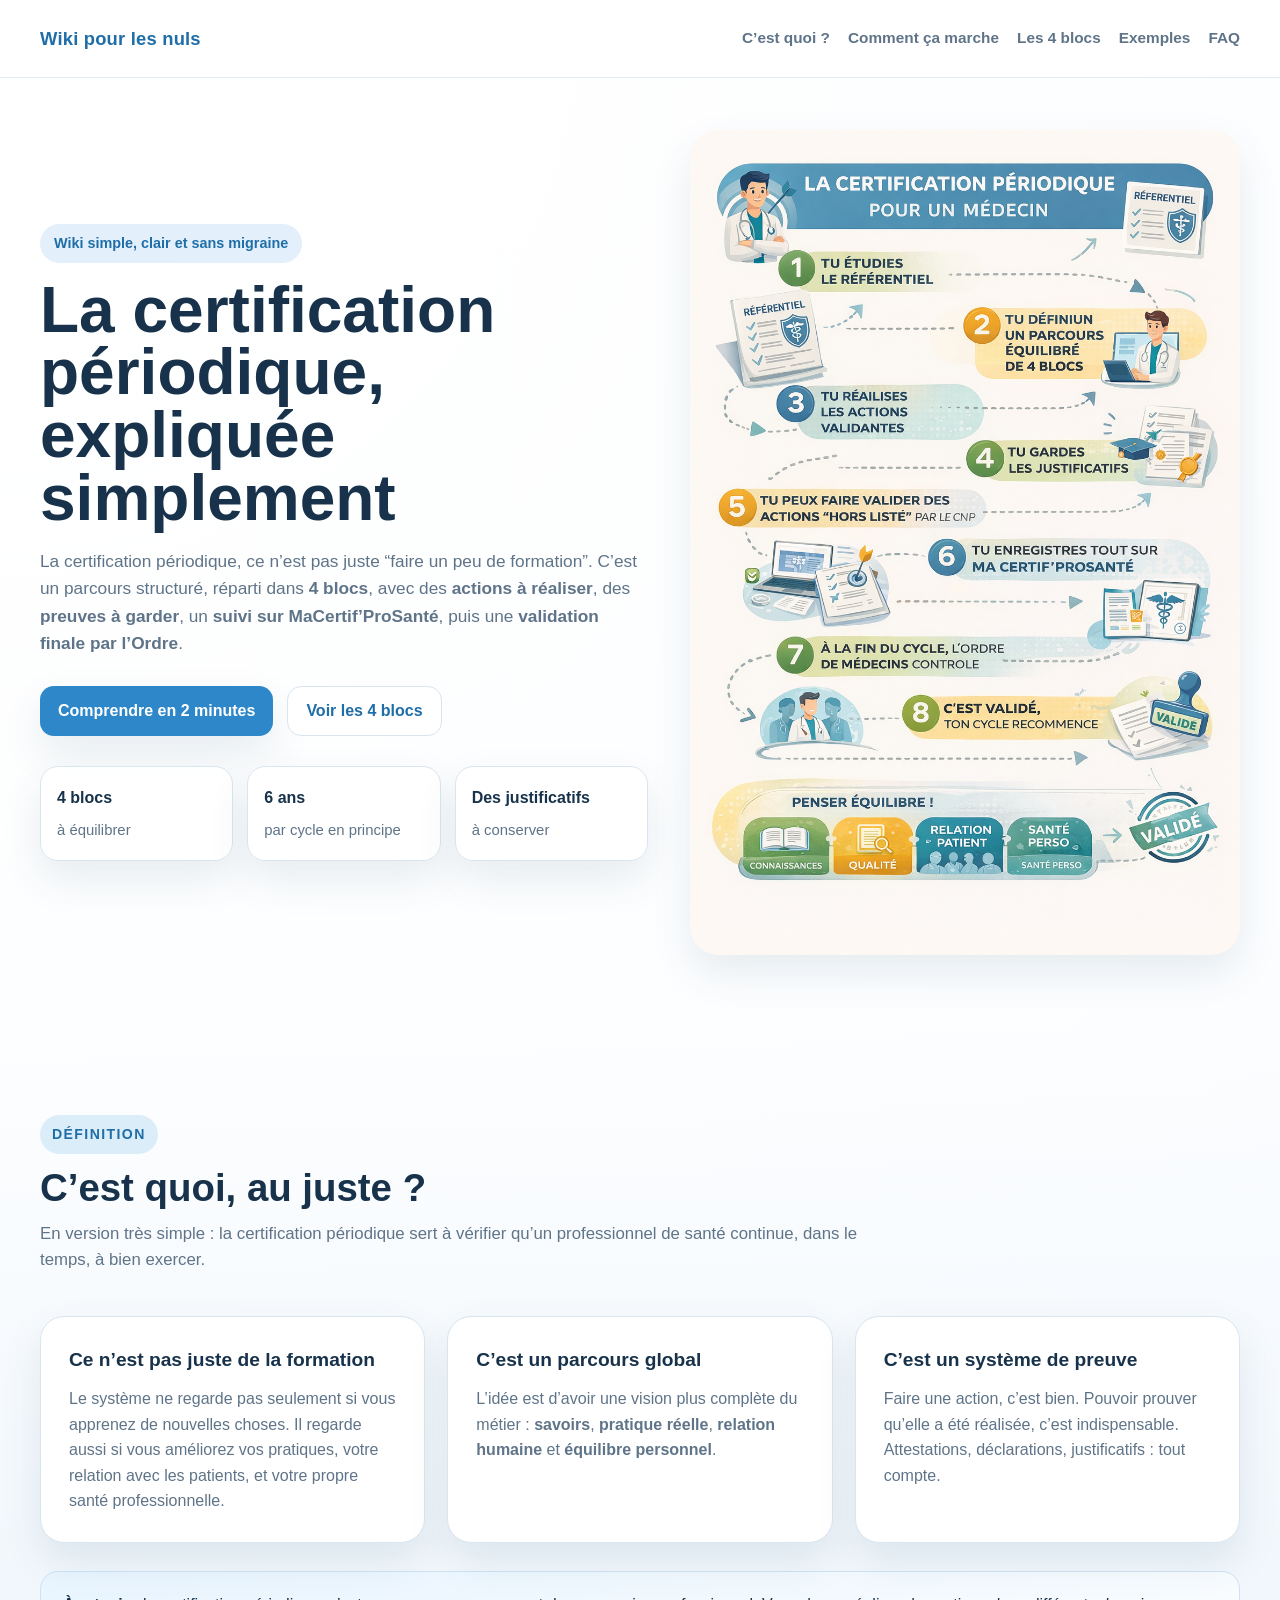
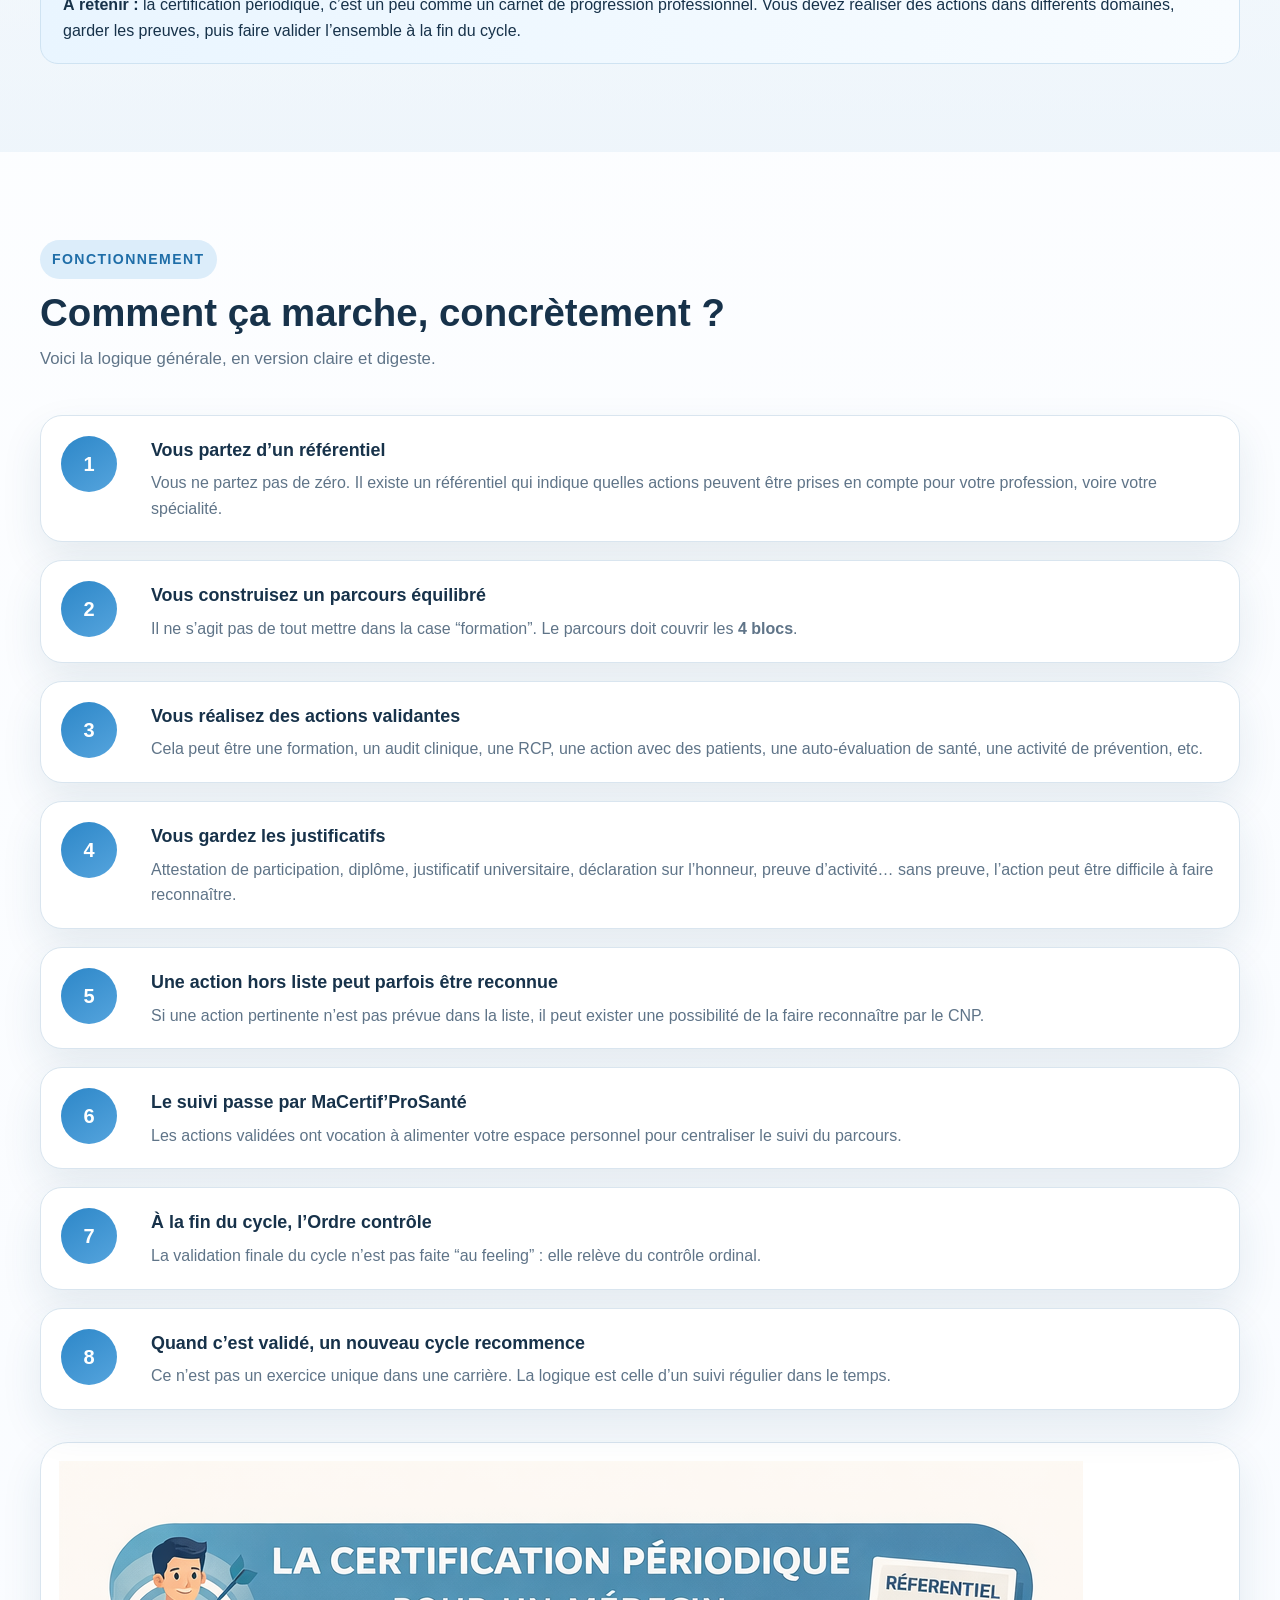
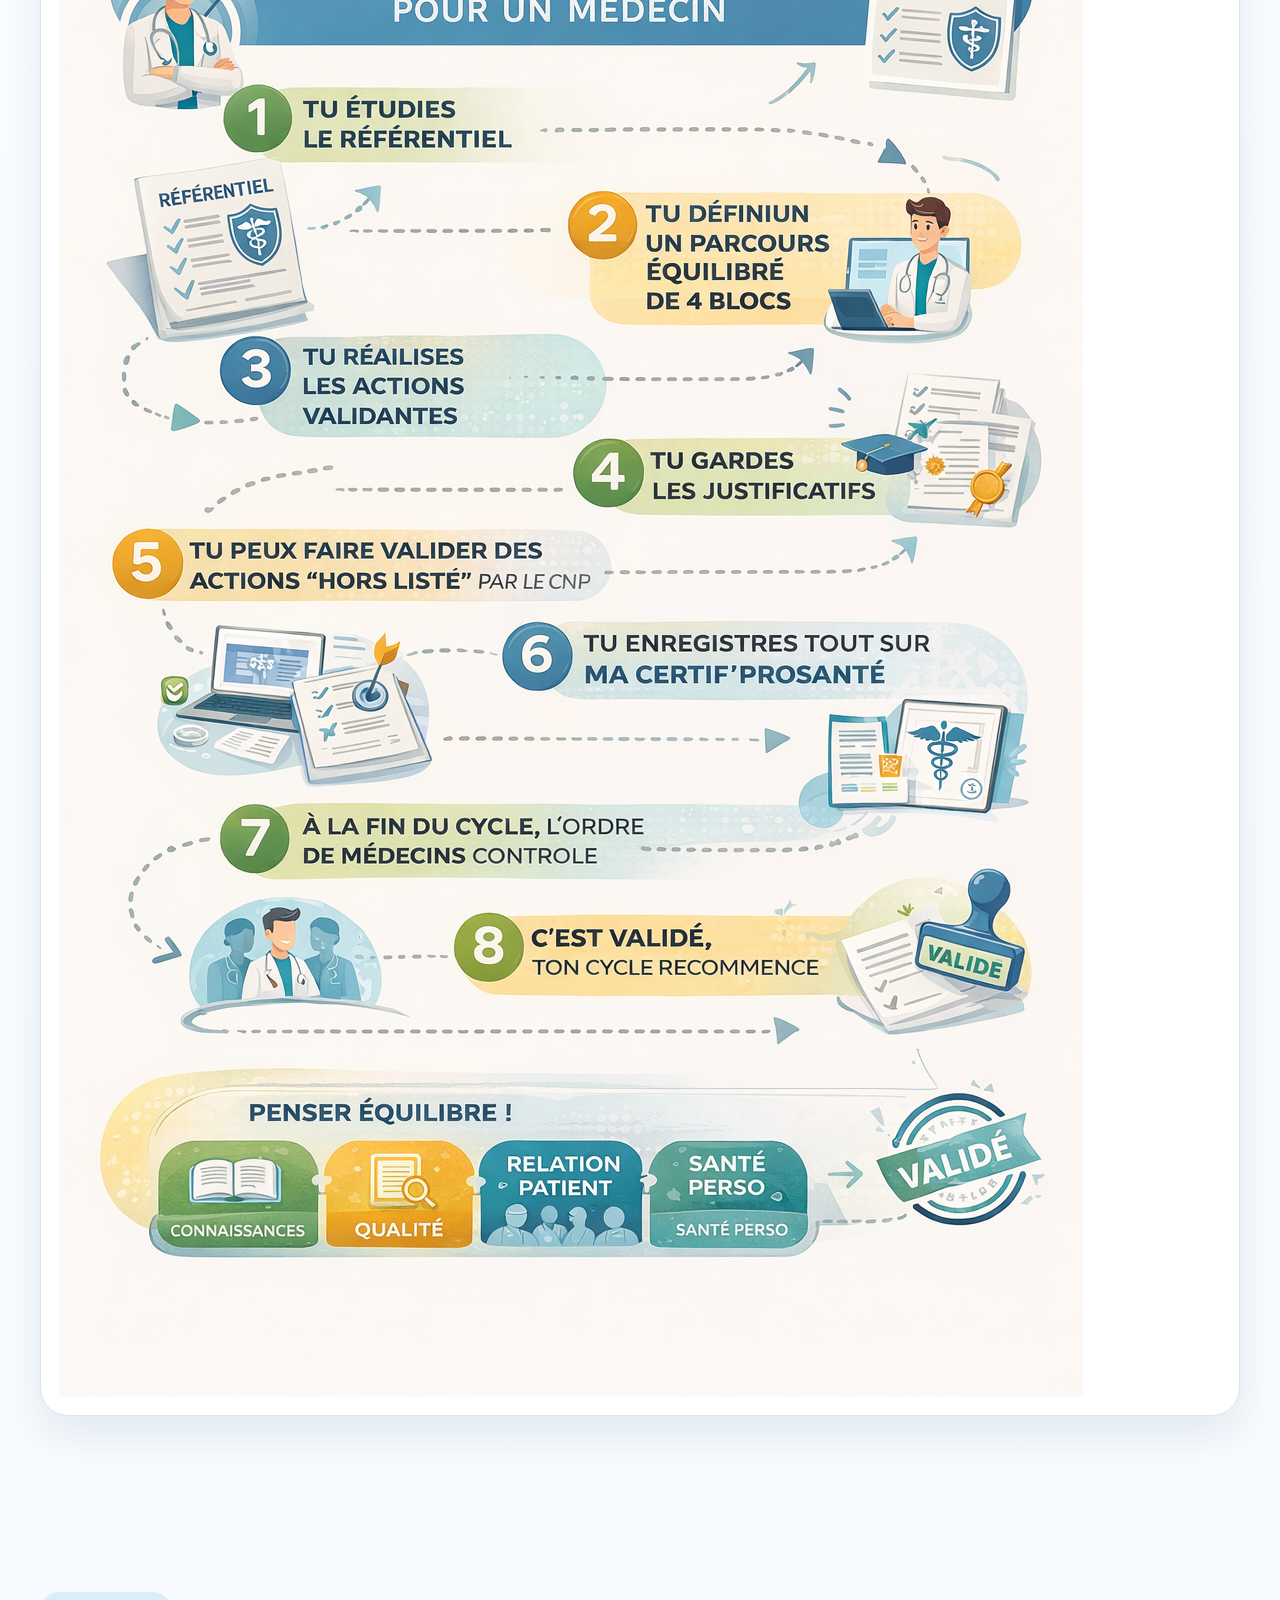
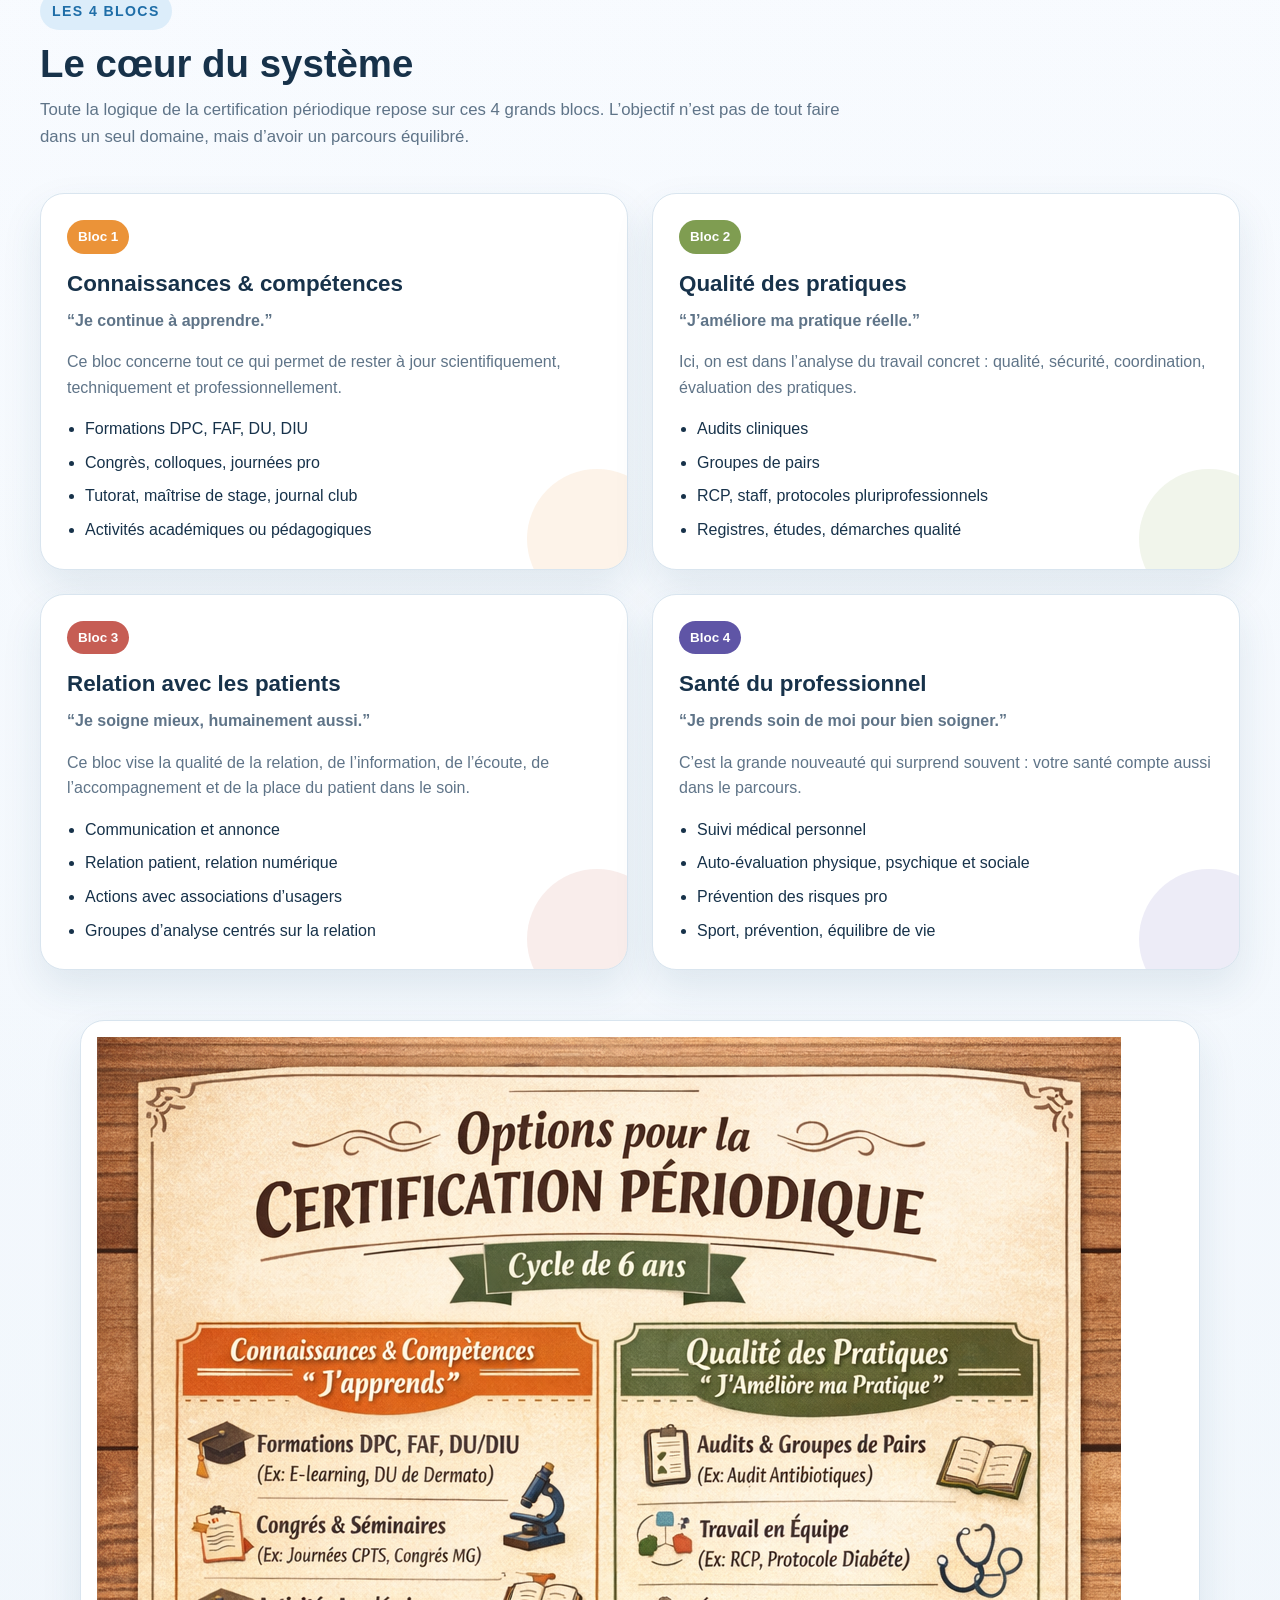
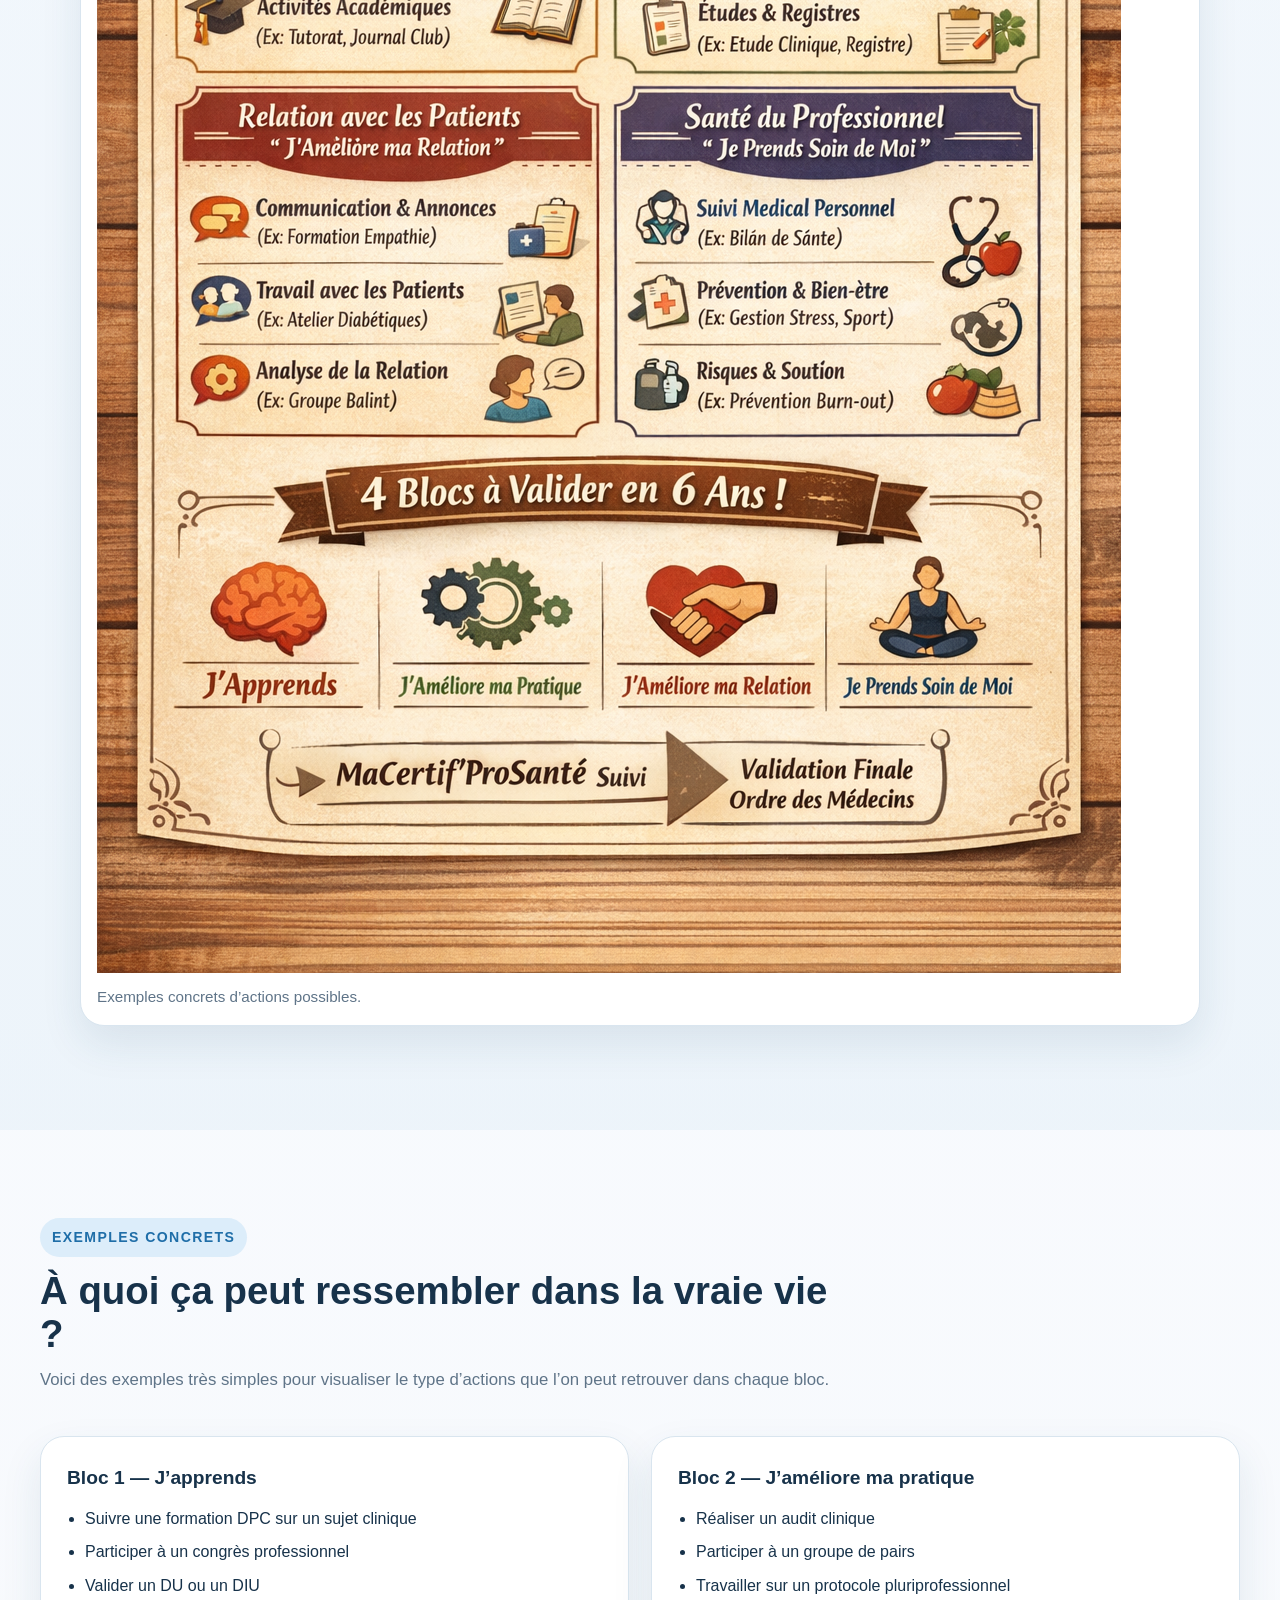
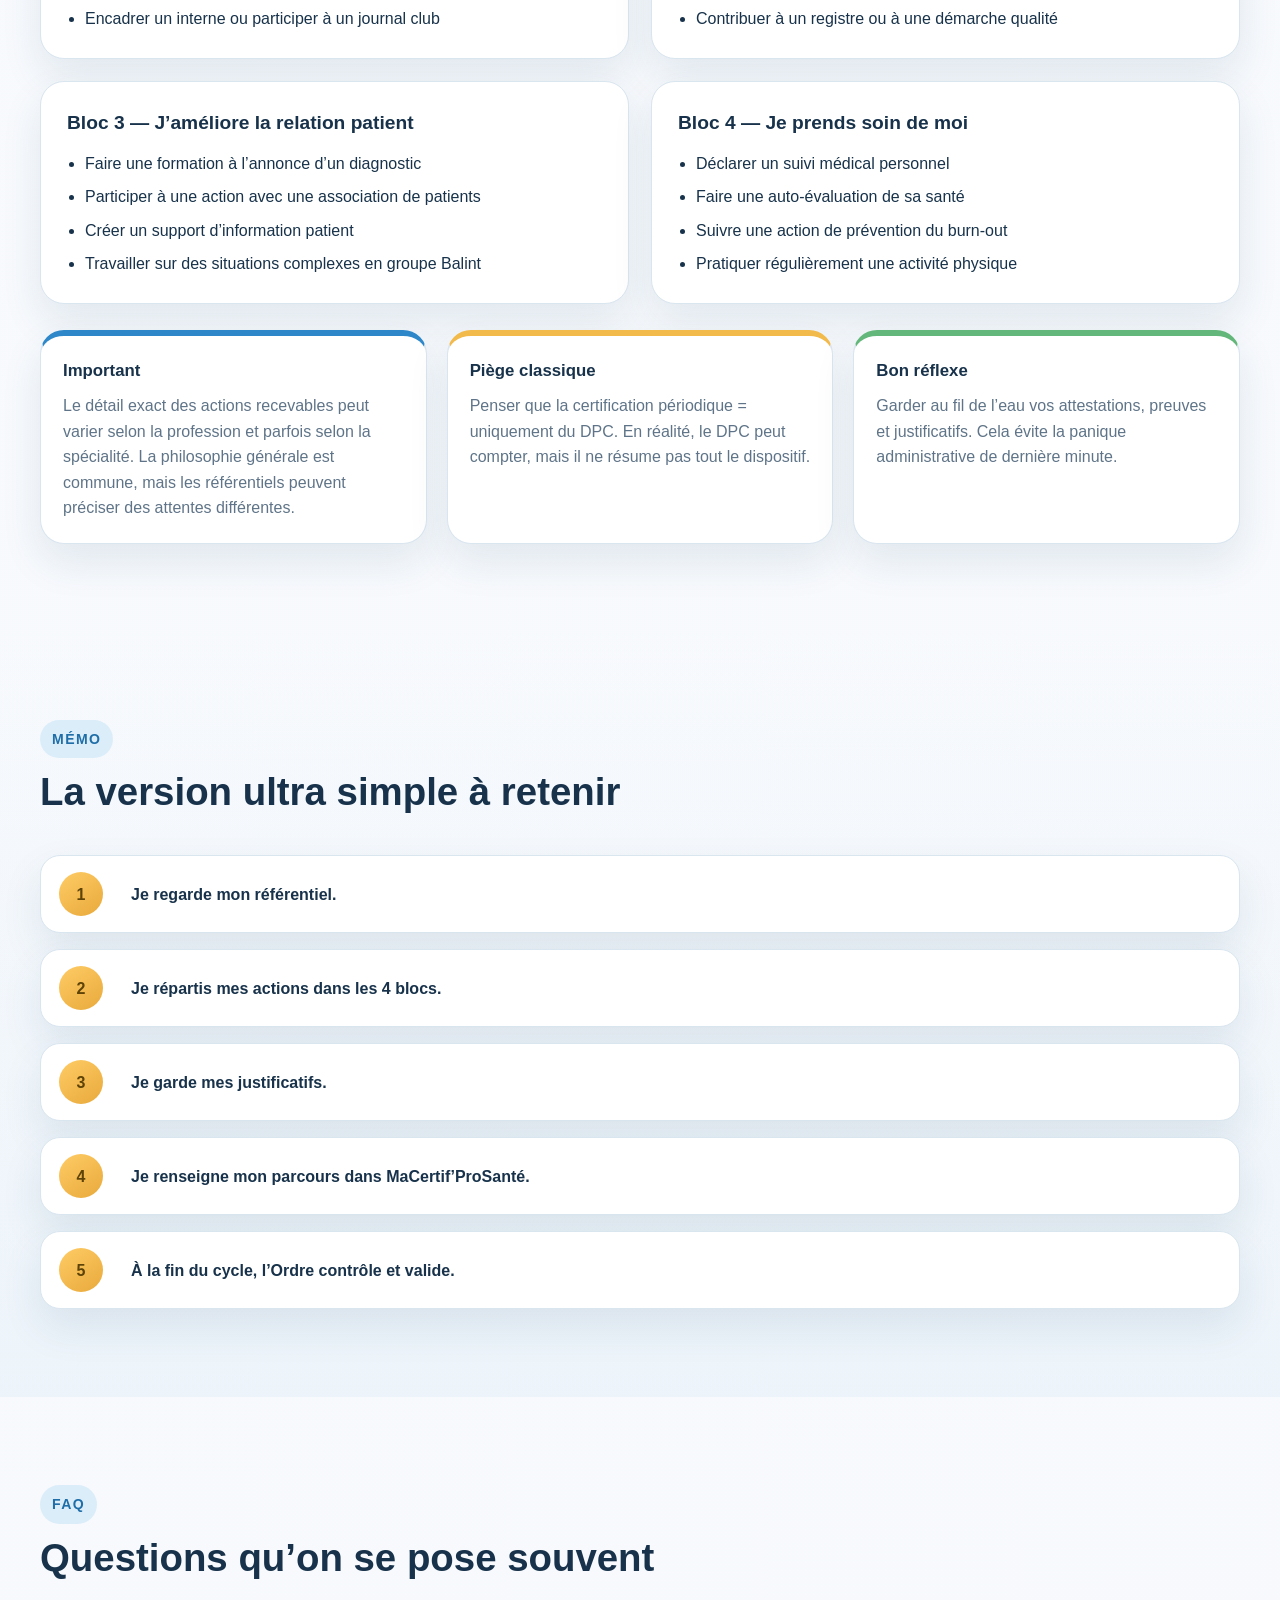
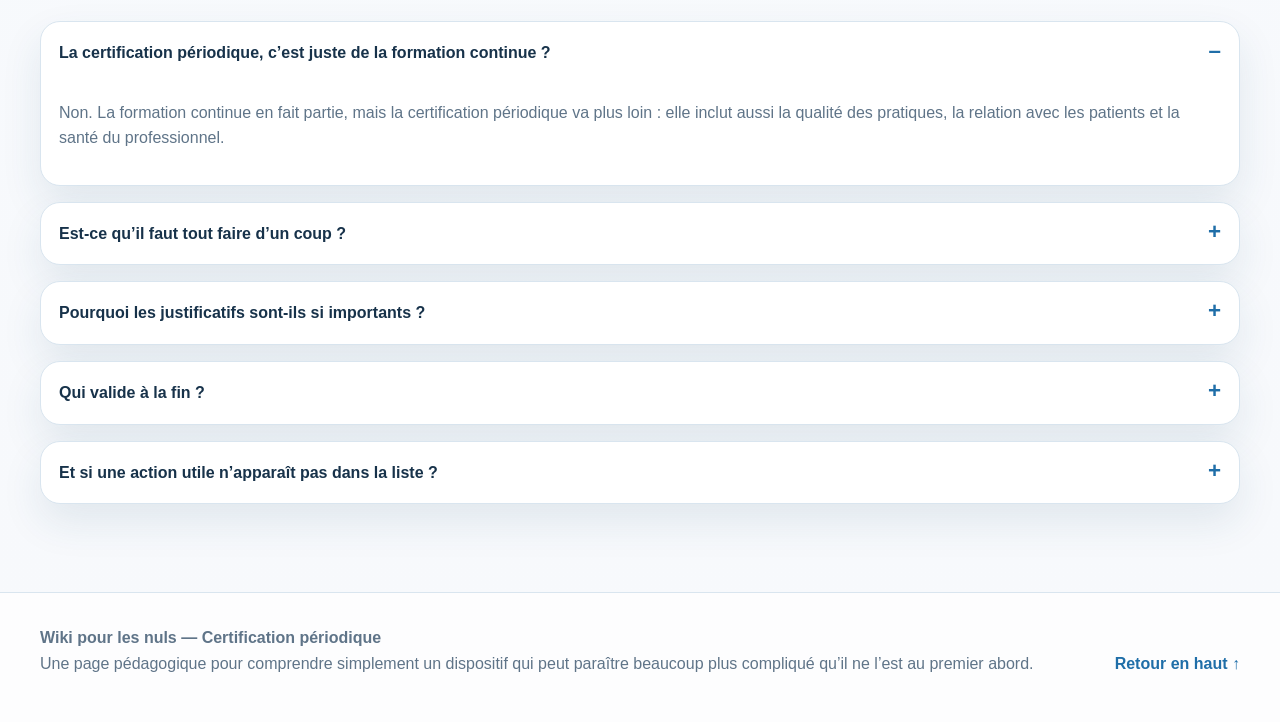
==== commit 81adb0ae: "Update index.html" ====
--- a/wiki-pour-les-nuls/index.html
+++ b/wiki-pour-les-nuls/index.html
@@ -72,7 +72,7 @@
 
         <div class="hero-visual">
           <img
-            src="_img/Certif-Medecin-workflow.png"
+            src="img/Certif-Medecin-workflow.png"
             alt="Schéma du parcours de certification périodique pour un médecin"
           />
         </div>
@@ -233,7 +233,7 @@
 
         <div class="image-block">
           <img
-            src="_img/Certif-Medecin-workflow.png"
+            src="img/Certif-Medecin-workflow.png"
             alt="Infographie montrant les différentes étapes du parcours de certification périodique"
           />
         </div>
@@ -318,18 +318,10 @@
           </article>
         </div>
 
-        <div class="image-row image-row-2">
+        <div class="image-row image-row-1">
           <figure class="image-card">
             <img
-              src="_img/Explication-des-4-blocs.png"
-              alt="Infographie de présentation des 4 blocs de la certification périodique"
-            />
-            <figcaption>Vue d’ensemble des 4 blocs.</figcaption>
-          </figure>
-
-          <figure class="image-card">
-            <img
-              src="_img/Explication-des-4-blocs-exemples.png"
+              src="img/Explication-des-4-blocs-exemples.png"
               alt="Infographie donnant des exemples concrets d’actions dans les 4 blocs"
             />
             <figcaption>Exemples concrets d’actions possibles.</figcaption>
@@ -528,4 +520,4 @@
 
   <script src="script.js"></script>
 </body>
-</html>+</html>
